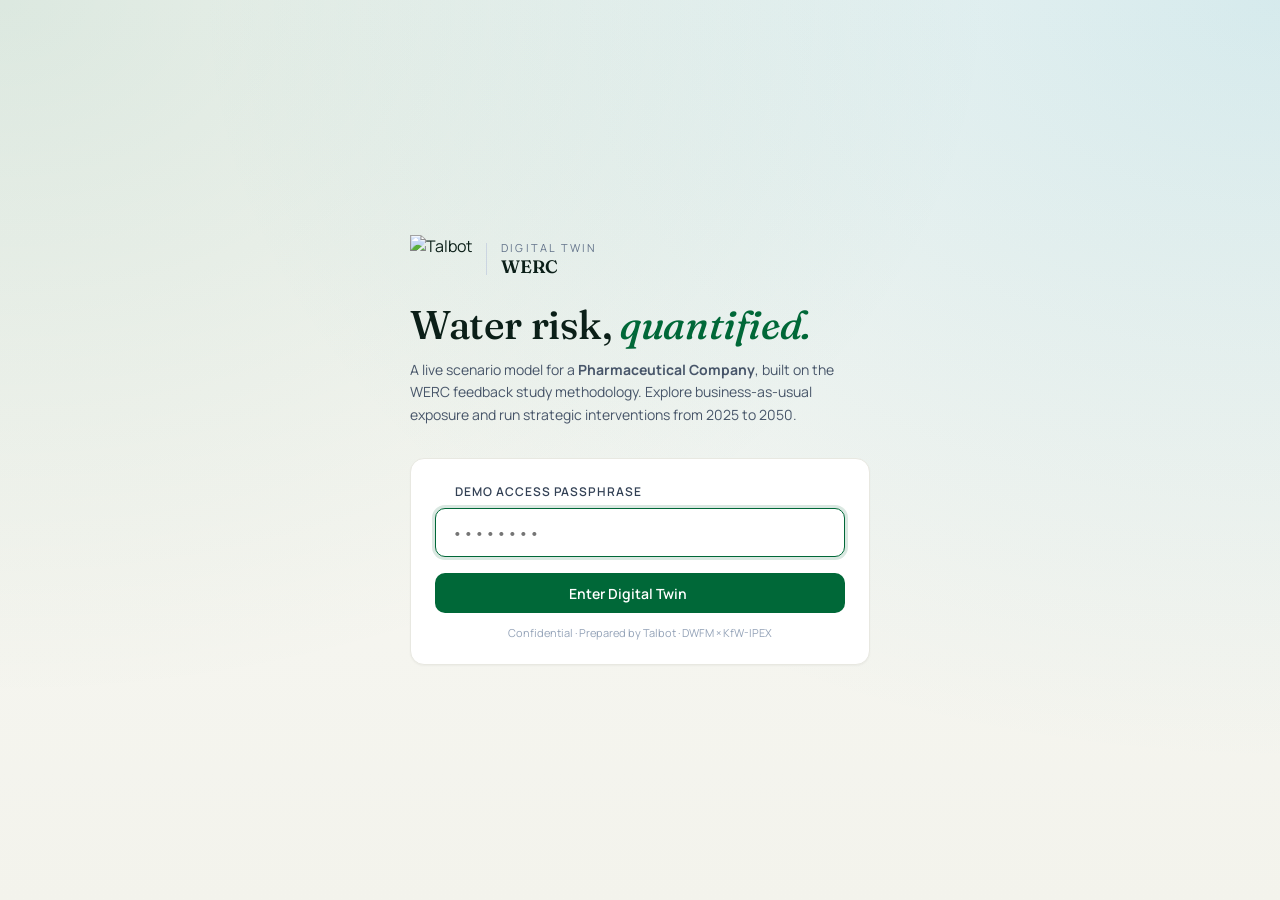
==== frontend/public/standalone.html @ 6af4a6ff "auto-commit for a9abcde6-ff21-480b-a5ac-4440a95ab320" ====
<!DOCTYPE html>
<html lang="en">
<head>
<meta charset="UTF-8" />
<meta name="viewport" content="width=device-width, initial-scale=1.0" />
<title>WERC Water Digital Twin</title>
<link href="https://fonts.googleapis.com/css2?family=Manrope:wght@300;400;500;600;700;800&family=Fraunces:opsz,wght@9..144,400;9..144,500;9..144,600&display=swap" rel="stylesheet">
<script src="https://cdn.jsdelivr.net/npm/chart.js@4.4.1/dist/chart.umd.min.js"></script>
<script src="https://cdn.jsdelivr.net/npm/lucide@latest/dist/umd/lucide.min.js"></script>
<script src="https://cdn.jsdelivr.net/npm/html2canvas@1.4.1/dist/html2canvas.min.js"></script>
<script src="https://cdn.jsdelivr.net/npm/jspdf@2.5.2/dist/jspdf.umd.min.js"></script>
<style>
:root{
    --aspen-green:#006838; --aspen-green-deep:#004a28; --aspen-lime:#8dc63f;
    --water-blue:#0891b2; --water-blue-deep:#0e7490;
    --ink:#0b1f18; --slate:#334155; --paper:#fafaf7; --card:#fff;
    --warn:#d97706; --danger:#b91c1c;
}
*{box-sizing:border-box} html,body{margin:0;padding:0;height:100%}
body{
    font-family:'Manrope',ui-sans-serif,system-ui,sans-serif;
    color:var(--ink); background:var(--paper);
    -webkit-font-smoothing:antialiased;
    background-image:
        radial-gradient(rgba(0,104,56,0.04) 1px,transparent 1px),
        radial-gradient(rgba(0,104,56,0.03) 1px,transparent 1px);
    background-size:40px 40px,20px 20px;
    background-position:0 0,20px 20px;
}
.font-display{font-family:'Fraunces',serif;font-optical-sizing:auto;letter-spacing:-0.01em}
.container{max-width:1280px;margin:0 auto;padding:0 24px}
.card{background:var(--card);border:1px solid #e8e8e1;border-radius:14px;box-shadow:0 1px 2px rgba(11,31,24,.04);transition:.2s}
.card:hover{box-shadow:0 6px 24px rgba(11,31,24,.08)}
.card-dark{background:linear-gradient(140deg,#0b1f18 0%,#12372a 60%,#0e7490 180%);color:#f7fff9;border-radius:14px;border:1px solid rgba(255,255,255,.08);box-shadow:0 8px 32px rgba(0,74,40,.25)}

.btn-primary{background:var(--aspen-green);color:#fff;padding:.65rem 1.1rem;border:0;border-radius:10px;font:600 14px 'Manrope';cursor:pointer;transition:.16s;display:inline-flex;align-items:center;gap:.5rem}
.btn-primary:hover{background:var(--aspen-green-deep);transform:translateY(-1px)}
.btn-ghost{background:transparent;color:var(--aspen-green);border:1px solid #d7d7cc;padding:.55rem 1rem;border-radius:10px;font:500 13px 'Manrope';cursor:pointer}
.btn-ghost:hover{border-color:var(--aspen-green);background:rgba(0,104,56,.04)}

.chip{display:inline-flex;align-items:center;gap:.4rem;font:600 11px 'Manrope';letter-spacing:.04em;text-transform:uppercase;padding:.25rem .6rem;border-radius:999px;background:rgba(0,104,56,.08);color:var(--aspen-green-deep)}
.chip-warn{background:rgba(217,119,6,.1);color:var(--warn)}
.chip-danger{background:rgba(185,28,28,.1);color:var(--danger)}
.chip-blue{background:rgba(8,145,178,.1);color:var(--water-blue-deep)}

.metric-value{font-family:'Fraunces',serif;font-weight:500;font-size:2.2rem;letter-spacing:-.02em;line-height:1}
.metric-label{font:600 12px 'Manrope';text-transform:uppercase;letter-spacing:.08em;color:var(--slate)}

input[type=range]{-webkit-appearance:none;width:100%;height:6px;border-radius:999px;background:linear-gradient(90deg,var(--aspen-green) var(--pct,20%),#e5e5dc var(--pct,20%));outline:none;margin:0}
input[type=range]::-webkit-slider-thumb{-webkit-appearance:none;height:20px;width:20px;border-radius:50%;background:#fff;border:3px solid var(--aspen-green);cursor:pointer;box-shadow:0 2px 6px rgba(0,0,0,.15)}
input[type=range]::-moz-range-thumb{height:20px;width:20px;border-radius:50%;background:#fff;border:3px solid var(--aspen-green);cursor:pointer}

.switch{position:relative;display:inline-block;width:40px;height:22px;flex-shrink:0}
.switch input{opacity:0;width:0;height:0}
.switch .track{position:absolute;inset:0;cursor:pointer;background:#cbd5e1;border-radius:999px;transition:.2s}
.switch .track:before{content:'';position:absolute;left:3px;top:3px;width:16px;height:16px;background:#fff;border-radius:50%;transition:.2s;box-shadow:0 1px 3px rgba(0,0,0,.2)}
.switch input:checked + .track{background:var(--aspen-green)}
.switch input:checked + .track:before{transform:translateX(18px)}

.tab{padding:.7rem 1rem;border-radius:10px;font-weight:500;color:var(--slate);cursor:pointer;border:1px solid transparent;background:transparent;transition:.16s;font-size:14px;font-family:'Manrope';white-space:nowrap}
.tab:hover{color:var(--aspen-green-deep);background:rgba(0,104,56,.04)}
.tab.active{background:var(--ink);color:#fff;border-color:var(--ink)}

@keyframes fu{from{opacity:0;transform:translateY(12px)}to{opacity:1;transform:translateY(0)}}
.fade-up{animation:fu .5s ease both}

.grid{display:grid;gap:1rem}
.grid-2{grid-template-columns:repeat(2,1fr)}
.grid-3{grid-template-columns:repeat(3,1fr)}
.grid-4{grid-template-columns:repeat(4,1fr)}
.grid-5{grid-template-columns:repeat(5,1fr)}
@media (max-width:900px){ .grid-3,.grid-4,.grid-5{grid-template-columns:repeat(2,1fr)} }
@media (max-width:560px){ .grid-2,.grid-3,.grid-4,.grid-5{grid-template-columns:1fr} }

.hero-gradient{background:radial-gradient(ellipse at top right,rgba(8,145,178,.15) 0%,transparent 60%),radial-gradient(ellipse at top left,rgba(0,104,56,.12) 0%,transparent 55%),linear-gradient(180deg,#fafaf7 0%,#f3f3ec 100%)}

.droplet{display:inline-block;width:10px;height:10px;border-radius:50%}

input[type=password]{width:100%;padding:.8rem 1rem;border:1px solid #e8e8e1;border-radius:10px;font:500 16px 'Manrope';outline:none;background:#fff}
input[type=password]:focus{border-color:var(--aspen-green);box-shadow:0 0 0 3px rgba(0,104,56,.15)}
.err{margin-top:.75rem;font-size:13px;color:var(--danger);display:flex;align-items:center;gap:.4rem}

.hidden{display:none!important}
header.topbar{position:sticky;top:0;z-index:20;background:rgba(255,255,255,.9);backdrop-filter:blur(8px);border-bottom:1px solid #e8e8e1}
footer{border-top:1px solid #e8e8e1;padding:24px;text-align:center;font-size:12px;color:#94a3b8;margin-top:64px}
</style>
</head>
<body>

<!-- PASSWORD GATE -->
<section id="gate" class="hero-gradient" style="min-height:100vh;display:flex;align-items:center;justify-content:center;padding:24px">
  <div style="max-width:460px;width:100%">
    <div style="margin-bottom:32px" class="fade-up">
      <div style="display:flex;align-items:center;gap:14px;margin-bottom:20px">
        <img src="/talbot-logo.png" alt="Talbot" style="height:48px;width:auto">
        <div style="width:1px;height:32px;background:#cbd5e1"></div>
        <div>
          <div style="font-size:11px;text-transform:uppercase;letter-spacing:.2em;color:#64748b">Digital Twin</div>
          <div class="font-display" style="font-size:18px;font-weight:600">WERC</div>
        </div>
      </div>
      <h1 class="font-display" style="font-size:40px;font-weight:500;line-height:1.1;margin:0 0 12px">Water risk, <span style="font-style:italic;color:var(--aspen-green)">quantified.</span></h1>
      <p style="color:#475569;font-size:14px;line-height:1.6;margin:0">A live scenario model for a <b>Pharmaceutical Company</b>, built on the WERC feedback study methodology. Explore business-as-usual exposure and run strategic interventions from 2025 to 2050.</p>
    </div>
    <form id="loginForm" class="card" style="padding:24px" onsubmit="handleLogin(event)">
      <label class="metric-label" style="display:flex;align-items:center;gap:6px;margin-bottom:8px">
        <i data-lucide="lock-keyhole" style="width:14px;height:14px"></i> Demo access passphrase
      </label>
      <input id="pwd" type="password" placeholder="••••••••" autofocus>
      <div id="err" class="err hidden"><i data-lucide="alert-triangle" style="width:14px;height:14px"></i><span></span></div>
      <button type="submit" class="btn-primary" style="width:100%;margin-top:16px;justify-content:center">
        Enter Digital Twin <i data-lucide="arrow-right" style="width:16px;height:16px"></i>
      </button>
      <div style="font-size:11px;color:#94a3b8;margin-top:12px;text-align:center">Confidential · Prepared by Talbot · DWFM × KfW-IPEX</div>
    </form>
  </div>
</section>

<!-- MAIN APP -->
<div id="app" class="hidden">
  <header class="topbar">
    <div class="container" style="display:grid;grid-template-columns:1fr 1fr 1fr;align-items:center;gap:16px;padding-top:14px;padding-bottom:14px">
      <div style="justify-self:start">
        <img src="/talbot-logo.png" alt="Talbot" style="height:40px;width:auto">
      </div>
      <div style="justify-self:center;text-align:center">
        <div style="font-size:10px;text-transform:uppercase;letter-spacing:.24em;color:#64748b">Digital Twin</div>
        <div class="font-display" style="font-weight:600;font-size:20px;line-height:1.1;color:var(--aspen-green-deep)">WERC</div>
      </div>
      <div style="justify-self:end;display:flex;gap:8px;align-items:center">
        <button class="btn-primary" onclick="downloadPDF()" id="pdfBtn" style="padding:.55rem .9rem;font-size:13px">
          <i data-lucide="file-down" style="width:14px;height:14px"></i> Download PDF
        </button>
        <button class="btn-ghost" onclick="signOut()" style="display:flex;align-items:center;gap:6px">
          <i data-lucide="log-out" style="width:14px;height:14px"></i> Sign out
        </button>
      </div>
    </div>
    <div class="container" style="padding-bottom:12px;display:flex;gap:4px;overflow-x:auto">
      <button class="tab active" data-tab="overview" onclick="setTab('overview')">Overview</button>
      <button class="tab" data-tab="bau" onclick="setTab('bau')">BAU supply/demand</button>
      <button class="tab" data-tab="truecost" onclick="setTab('truecost')">True cost</button>
      <button class="tab" data-tab="simulator" onclick="setTab('simulator')">Strategic simulator</button>
      <button class="tab" data-tab="savings" onclick="setTab('savings')">Cumulative savings</button>
    </div>
  </header>

  <main class="container" style="padding-top:32px;padding-bottom:48px">
    <!-- OVERVIEW -->
    <section id="tab-overview" class="fade-up">
      <div class="card-dark" style="padding:40px;margin-bottom:28px">
        <div style="display:flex;flex-wrap:wrap;justify-content:space-between;gap:24px;align-items:flex-start">
          <div style="max-width:640px">
            <div style="display:flex;gap:8px;margin-bottom:12px">
              <span class="chip" style="background:rgba(255,255,255,.12);color:#a7f3d0">WERC · 15 Aug 2025</span>
              <span class="chip chip-warn">Water-stressed Catchment</span>
            </div>
            <h2 class="font-display" style="font-size:36px;font-weight:500;margin:0;line-height:1.15">Pharmaceutical Company</h2>
            <p style="color:rgba(167,243,208,.85);margin-top:12px;font-size:15px;line-height:1.6">Water-stressed coastal catchment. Basin water stress is projected to rise from <b style="color:#fff">High</b> today to <b style="color:#fff">Extremely High</b> by 2050. This twin models the real cost &amp; risk of every litre of water used on-site.</p>
          </div>
          <div style="display:flex;gap:28px;text-align:right">
            <div>
              <div style="font-size:10px;text-transform:uppercase;letter-spacing:.18em;color:rgba(167,243,208,.7)">Today demand</div>
              <div class="font-display" style="font-size:28px">520.6</div>
              <div style="font-size:11px;color:rgba(167,243,208,.55)">kl / day</div>
            </div>
            <div>
              <div style="font-size:10px;text-transform:uppercase;letter-spacing:.18em;color:rgba(167,243,208,.7)">2050 demand</div>
              <div class="font-display" style="font-size:28px;color:var(--aspen-lime)">1973.0</div>
              <div style="font-size:11px;color:rgba(167,243,208,.55)">kl / day (+279%)</div>
            </div>
          </div>
        </div>
      </div>

      <div class="grid grid-4" style="margin-bottom:28px">
        <div class="card" style="padding:20px">
          <div class="metric-label">True cost · 2025</div>
          <div class="metric-value" style="margin-top:10px">335.6 <span style="font-size:14px;color:#64748b;font-family:Manrope">R/kl</span></div>
        </div>
        <div class="card" style="padding:20px">
          <div class="metric-label">BAU true cost · 2050</div>
          <div class="metric-value" style="margin-top:10px;color:var(--danger)">753.5 <span style="font-size:14px;color:#64748b;font-family:Manrope">R/kl</span></div>
          <div style="font-size:11px;color:#64748b;margin-top:4px">+124% vs 2025</div>
        </div>
        <div class="card" style="padding:20px">
          <div class="metric-label">Municipal dependency 2025</div>
          <div class="metric-value" style="margin-top:10px;color:var(--warn)">70%</div>
          <div style="font-size:11px;color:#64748b;margin-top:4px">Drops to 0% post-2026</div>
        </div>
        <div class="card" style="padding:20px">
          <div class="metric-label">Full-strategy savings</div>
          <div class="metric-value" style="margin-top:10px;color:var(--aspen-green)">R 3.8 <span style="font-size:14px;color:#64748b;font-family:Manrope">bn</span></div>
          <div style="font-size:11px;color:#64748b;margin-top:4px">BaU 6.6 bn → Strategic 2.8 bn</div>
        </div>
      </div>

      <div class="grid" style="grid-template-columns:2fr 1fr;gap:24px">
        <div class="card" style="padding:24px">
          <div style="display:flex;justify-content:space-between;align-items:start;margin-bottom:16px">
            <div>
              <div class="metric-label">Site processes</div>
              <h3 class="font-display" style="font-size:20px;font-weight:500;margin:4px 0 0">Pharmaceutical manufacturing</h3>
            </div>
            <i data-lucide="factory" style="width:24px;height:24px;color:var(--aspen-green)"></i>
          </div>
          <div class="grid grid-2">
            <div style="border:1px solid #e8e8e1;border-radius:10px;padding:14px">
              <div class="metric-label" style="font-size:10px">76% of output</div>
              <div style="font-weight:500;margin-top:4px">Oral Solid Dose (OSD) Manufacturing</div>
            </div>
            <div style="border:1px solid #e8e8e1;border-radius:10px;padding:14px">
              <div class="metric-label" style="font-size:10px">24% of output</div>
              <div style="font-weight:500;margin-top:4px">Small Volume Parenteral (SVP) Manufacturing</div>
            </div>
          </div>
          <div style="margin-top:18px;font-size:13px;color:#475569;line-height:1.6">Production pipeline includes NH₃ condensation (+827 kl/d), SVP3 expansion (+33%) and WTP upgrade (75% recovery). Annual production today: <b>3 142 103 kg</b>.</div>
        </div>
        <div class="card" style="padding:24px">
          <div style="display:flex;justify-content:space-between;align-items:center;margin-bottom:16px">
            <div class="metric-label">Key catchment risks</div>
            <i data-lucide="shield" style="width:18px;height:18px;color:var(--water-blue-deep)"></i>
          </div>
          <div style="font-size:14px">
            <div style="display:flex;justify-content:space-between;margin-bottom:12px"><span style="color:#475569">Baseline water stress</span><span class="chip chip-warn">High</span></div>
            <div style="display:flex;justify-content:space-between;margin-bottom:12px"><span style="color:#475569">Inter-annual variability</span><span class="chip chip-warn">High</span></div>
            <div style="display:flex;justify-content:space-between;margin-bottom:12px"><span style="color:#475569">Riverine flood risk</span><span class="chip chip-danger">High</span></div>
            <div style="display:flex;justify-content:space-between;margin-bottom:12px"><span style="color:#475569">Coastal eutrophication</span><span class="chip chip-warn">High</span></div>
            <div style="display:flex;justify-content:space-between"><span style="color:#475569">Groundwater quality</span><span class="chip">Good</span></div>
          </div>
        </div>
      </div>
    </section>

    <!-- BAU SUPPLY / DEMAND -->
    <section id="tab-bau" class="hidden fade-up">
      <div style="display:flex;justify-content:space-between;flex-wrap:wrap;gap:16px;margin-bottom:20px">
        <div>
          <span class="chip chip-warn">Business as Usual · Scenario 4</span>
          <h2 class="font-display" style="font-size:30px;font-weight:500;margin:8px 0 0">Daily water demand vs availability</h2>
          <p style="color:#475569;font-size:14px;max-width:640px;margin-top:8px">Consumption stacked by source against total demand. Municipal reliance ends with the second borehole in 2026; groundwater carries the site until WUL renewal in 2050.</p>
        </div>
        <div style="text-align:right">
          <div class="metric-label">Model period</div>
          <div class="font-display" style="font-size:24px">2025 – 2050</div>
        </div>
      </div>
      <div class="card" style="padding:24px">
        <canvas id="bauChart" height="130"></canvas>
      </div>
      <div class="grid grid-4" style="margin-top:20px">
        <div class="card" style="padding:20px"><div class="metric-label">2025 demand</div><div class="metric-value" style="margin-top:10px">520.6 <span style="font-size:13px;color:#64748b;font-family:Manrope">kl/d</span></div></div>
        <div class="card" style="padding:20px"><div class="metric-label">2050 demand</div><div class="metric-value" style="margin-top:10px;color:var(--warn)">1973.0 <span style="font-size:13px;color:#64748b;font-family:Manrope">kl/d</span></div></div>
        <div class="card" style="padding:20px"><div class="metric-label">2025 municipal share</div><div class="metric-value" style="margin-top:10px;color:var(--warn)">70%</div></div>
        <div class="card" style="padding:20px"><div class="metric-label">2050 groundwater share</div><div class="metric-value" style="margin-top:10px;color:var(--aspen-green)">89%</div></div>
      </div>
    </section>

    <!-- TRUE COST -->
    <section id="tab-truecost" class="hidden fade-up">
      <div style="margin-bottom:20px">
        <span class="chip chip-blue">Current state · 2025</span>
        <h2 class="font-display" style="font-size:30px;font-weight:500;margin:8px 0 0">True cost of water</h2>
        <p style="color:#475569;font-size:14px;max-width:720px;margin-top:8px">The real cost per kilolitre blends municipal tariffs, discharge and treatment costs with an adjusted climate-risk premium reflecting Day-Zero exposure in the Sondags catchment.</p>
      </div>
      <div class="grid" style="grid-template-columns:3fr 2fr;gap:24px">
        <div class="card" style="padding:24px">
          <div style="display:flex;justify-content:space-between;margin-bottom:16px">
            <div class="metric-label">Composition · R/kl</div>
            <div class="font-display" style="font-size:28px;color:var(--aspen-green)">R 335 <span style="color:#94a3b8;font-size:13px;font-family:Manrope">per kl</span></div>
          </div>
          <canvas id="tcPie" height="260"></canvas>
        </div>
        <div id="tcList"></div>
      </div>

      <div class="card" style="padding:24px;margin-top:24px">
        <div style="display:flex;justify-content:space-between;margin-bottom:16px;align-items:center">
          <h3 class="font-display" style="font-size:20px;font-weight:500;margin:0">Underlying tariffs &amp; escalation (2025)</h3>
          <span class="chip">Source · Water Model v6 · Inputs</span>
        </div>
        <div class="grid grid-3" style="font-size:13px" id="tariffGrid"></div>
      </div>
    </section>

    <!-- SIMULATOR -->
    <section id="tab-simulator" class="hidden fade-up">
      <div style="display:flex;justify-content:space-between;flex-wrap:wrap;gap:16px;margin-bottom:24px">
        <div>
          <span class="chip">Strategic outlook simulator</span>
          <h2 class="font-display" style="font-size:30px;font-weight:500;margin:8px 0 0">Design your water strategy</h2>
          <p style="color:#475569;font-size:14px;max-width:640px;margin-top:8px">Adjust each intervention to reduce incoming municipal volume. The twin recomputes true cost, risk exposure and cumulative savings instantly.</p>
        </div>
        <div class="card-dark" style="padding:16px 24px;text-align:right">
          <div style="font-size:10px;text-transform:uppercase;letter-spacing:.18em;color:rgba(167,243,208,.7)">Cumulative savings 2025–2050</div>
          <div class="font-display" id="simHeroSavings" style="font-size:30px;color:var(--aspen-lime)">R 0</div>
          <div id="simHeroBau" style="font-size:11px;color:rgba(167,243,208,.7)"></div>
        </div>
      </div>

      <div class="grid" style="grid-template-columns:1fr 2fr;gap:24px">
        <div>
          <div class="card" style="padding:20px;margin-bottom:16px">
            <div style="display:flex;justify-content:space-between;align-items:flex-start">
              <div style="display:flex;gap:12px">
                <div style="width:36px;height:36px;border-radius:10px;background:rgba(141,198,63,.18);display:flex;align-items:center;justify-content:center"><i data-lucide="sun" style="width:16px;height:16px;color:#8dc63f"></i></div>
                <div>
                  <div style="font-weight:500">Rainwater harvesting</div>
                  <div style="font-size:12px;color:#64748b">Condensation + roof capture · 54 kl/d offset</div>
                </div>
              </div>
              <div class="font-display" id="rwVal" style="font-size:22px;color:#8dc63f">10<span style="font-size:13px;color:#94a3b8;font-family:Manrope">%</span></div>
            </div>
            <input id="rwSlider" type="range" min="0" max="30" value="10" style="margin-top:16px">
            <div style="font-size:11px;color:#94a3b8;margin-top:6px">Client assumption: 10%</div>
          </div>
          <div class="card" style="padding:20px;margin-bottom:16px">
            <div style="display:flex;justify-content:space-between;align-items:flex-start">
              <div style="display:flex;gap:12px">
                <div style="width:36px;height:36px;border-radius:10px;background:rgba(0,104,56,.12);display:flex;align-items:center;justify-content:center"><i data-lucide="waves" style="width:16px;height:16px;color:var(--aspen-green)"></i></div>
                <div>
                  <div style="font-weight:500">Additional groundwater</div>
                  <div style="font-size:12px;color:#64748b">2× borehole, WUL extended to 2050</div>
                </div>
              </div>
              <div class="font-display" id="gwVal" style="font-size:22px;color:var(--aspen-green)">20<span style="font-size:13px;color:#94a3b8;font-family:Manrope">%</span></div>
            </div>
            <input id="gwSlider" type="range" min="0" max="50" value="20" style="margin-top:16px">
            <div style="font-size:11px;color:#94a3b8;margin-top:6px">Client assumption: 20%</div>
          </div>
          <div class="card" style="padding:20px;margin-bottom:16px">
            <div style="display:flex;justify-content:space-between;align-items:flex-start">
              <div style="display:flex;gap:12px">
                <div style="width:36px;height:36px;border-radius:10px;background:rgba(8,145,178,.12);display:flex;align-items:center;justify-content:center"><i data-lucide="recycle" style="width:16px;height:16px;color:var(--water-blue)"></i></div>
                <div>
                  <div style="font-weight:500">Water recovery plant</div>
                  <div style="font-size:12px;color:#64748b">Effluent reuse, 75% recovery · 637 kl/d offset</div>
                </div>
              </div>
              <div class="font-display" id="wrVal" style="font-size:22px;color:var(--water-blue)">40<span style="font-size:13px;color:#94a3b8;font-family:Manrope">%</span></div>
            </div>
            <input id="wrSlider" type="range" min="0" max="70" value="40" style="margin-top:16px">
            <div style="font-size:11px;color:#94a3b8;margin-top:6px">Client assumption: 40%</div>
          </div>
          <div class="card" style="padding:20px">
            <div style="display:flex;justify-content:space-between;align-items:center">
              <div>
                <div style="font-weight:500;display:flex;align-items:center;gap:6px"><i data-lucide="wrench" style="width:14px;height:14px;color:var(--aspen-green)"></i> Smart metering &amp; optimisation</div>
                <div style="font-size:12px;color:#64748b;margin-top:2px">8% consumption reduction from 2027</div>
              </div>
              <label class="switch"><input id="smToggle" type="checkbox" checked><span class="track"></span></label>
            </div>
            <div style="height:1px;background:#e8e8e1;margin:14px 0"></div>
            <div style="display:flex;justify-content:space-between;align-items:center">
              <div>
                <div style="font-weight:500;display:flex;align-items:center;gap:6px"><i data-lucide="droplets" style="width:14px;height:14px;color:var(--water-blue-deep)"></i> Desalination (North-End Lake)</div>
                <div style="font-size:12px;color:#64748b;margin-top:2px">R52.5m CAPEX · 1000 kl/d · 32% from 2040</div>
              </div>
              <label class="switch"><input id="desalToggle" type="checkbox"><span class="track"></span></label>
            </div>
          </div>
        </div>

        <div>
          <div class="card" style="padding:24px;margin-bottom:20px">
            <div style="display:flex;justify-content:space-between;align-items:center;margin-bottom:16px">
              <div>
                <div class="metric-label">True cost of water · R/kl</div>
                <h3 class="font-display" style="font-size:20px;font-weight:500;margin:4px 0 0">BaU vs Strategic · 2025–2050</h3>
              </div>
              <div style="text-align:right">
                <div style="font-size:12px;color:#64748b">2050 reduction</div>
                <div class="font-display" id="reducVal" style="font-size:24px;color:var(--aspen-green)">0%</div>
              </div>
            </div>
            <canvas id="projChart" height="130"></canvas>
          </div>
          <div class="grid grid-4">
            <div class="card" style="padding:16px"><div class="metric-label">Volume reduction · 2050</div><div class="metric-value" id="kpiRed" style="margin-top:8px;color:var(--aspen-green);font-size:26px">0%</div></div>
            <div class="card" style="padding:16px"><div class="metric-label">Strategic TCW · 2050</div><div class="metric-value" id="kpiTcw" style="margin-top:8px;font-size:26px">–</div></div>
            <div class="card" style="padding:16px"><div class="metric-label">BaU 25-yr cost</div><div class="metric-value" id="kpiBau" style="margin-top:8px;color:var(--warn);font-size:26px">–</div></div>
            <div class="card" style="padding:16px"><div class="metric-label">Cumulative savings</div><div class="metric-value" id="kpiSav" style="margin-top:8px;color:var(--aspen-green);font-size:26px">–</div></div>
          </div>
        </div>
      </div>

      <div class="card" style="padding:24px;margin-top:24px">
        <h3 class="font-display" style="font-size:20px;font-weight:500;margin:0 0 16px">Initiative detail · CAPEX &amp; impact</h3>
        <div class="grid grid-5" id="initList" style="font-size:13px"></div>
      </div>
    </section>

    <!-- SAVINGS -->
    <section id="tab-savings" class="hidden fade-up">
      <div style="display:flex;justify-content:space-between;flex-wrap:wrap;gap:16px;margin-bottom:20px">
        <div>
          <span class="chip" style="background:rgba(141,198,63,.15);color:#4d7c0f">Financial outcome</span>
          <h2 class="font-display" style="font-size:30px;font-weight:500;margin:8px 0 0">Cumulative savings</h2>
          <p style="color:#475569;font-size:14px;max-width:640px;margin-top:8px">Year-on-year savings accrue as each initiative comes online. Hover the chart for any year to see the exact figure.</p>
        </div>
        <div class="card-dark" style="padding:16px 24px;text-align:right">
          <div style="font-size:10px;text-transform:uppercase;letter-spacing:.18em;color:rgba(167,243,208,.7)">25-yr savings</div>
          <div class="font-display" id="savHero" style="font-size:32px;color:var(--aspen-lime)">R 0</div>
        </div>
      </div>
      <div class="card" style="padding:24px">
        <canvas id="savChart" height="130"></canvas>
      </div>
      <div class="grid grid-3" style="margin-top:20px">
        <div class="card" style="padding:24px;text-align:center"><div class="metric-label">BaU 25-yr cost</div><div class="metric-value" id="sumBau" style="margin-top:8px;color:var(--danger);font-size:34px">–</div><div style="font-size:11px;color:#64748b;margin-top:6px">if no initiatives are implemented</div></div>
        <div class="card" style="padding:24px;text-align:center"><div class="metric-label">Strategic 25-yr cost</div><div class="metric-value" id="sumStrat" style="margin-top:8px;color:var(--aspen-green);font-size:34px">–</div><div style="font-size:11px;color:#64748b;margin-top:6px">with active initiatives</div></div>
        <div class="card-dark" style="padding:24px;text-align:center"><div style="font-size:10px;text-transform:uppercase;letter-spacing:.18em;color:rgba(167,243,208,.7)">Net benefit</div><div class="font-display" id="sumSav" style="margin-top:8px;color:var(--aspen-lime);font-size:34px">–</div><div style="font-size:11px;color:rgba(167,243,208,.7);margin-top:6px">cumulative savings over 25 years</div></div>
      </div>
    </section>
  </main>

  <footer>WERC Water Digital Twin · Model data: Water Model v6 (Aug 2025) · Standalone demo by Talbot</footer>

  <!-- PDF export overlay -->
  <div id="pdfOverlay" class="hidden" style="position:fixed;inset:0;z-index:50;background:rgba(0,0,0,.4);backdrop-filter:blur(4px);display:flex;align-items:center;justify-content:center">
    <div class="card" style="padding:32px;max-width:360px;text-align:center">
      <div style="width:32px;height:32px;margin:0 auto 12px;border:3px solid #e5e5dc;border-top-color:var(--aspen-green);border-radius:50%;animation:spin 1s linear infinite"></div>
      <div class="font-display" style="font-size:20px;font-weight:500;margin-bottom:4px">Building your PDF</div>
      <div id="pdfStatus" style="font-size:13px;color:#64748b">Please hold…</div>
    </div>
  </div>
  <style>@keyframes spin{to{transform:rotate(360deg)}}</style>
</div>

<script>
// =========================================================================
// DATA  (extracted from Water Model v6.xlsm + WERC deck, 15 Aug 2025)
// =========================================================================
const YEARS = Array.from({length:26},(_,i)=>2025+i);

const BAU_DAILY = {
    2025:[520.6,364.4,156.2,0,0], 2026:[1302.9,651.5,651.5,0,0],
    2027:[1412.7,0,1412.7,0,0], 2028:[1412.7,0,1412.7,0,0],
    2029:[1659.7,0,1659.7,0,0], 2030:[1659.7,0,1659.7,0,0]
};
for (let y=2031;y<=2050;y++) BAU_DAILY[y]=[1973.0,218.6,1754.4,0,0];
const GW_AVAIL = y => y<2026 ? 376680/365 : 753360/365;

const BAU_COST_RATIO = {2025:55.65,2026:58.53,2027:55.43,2028:60.17,2029:67.48,2030:72.84,2031:83.34,2032:89.81,2033:96.80,2034:104.35,2035:112.51,2036:121.32,2037:130.85,2038:141.15,2039:152.28,2040:164.31,2041:177.32,2042:191.39,2043:206.62,2044:223.08,2045:240.90,2046:260.17,2047:281.04,2048:303.62,2049:328.06,2050:354.53};
const BAU_RISK = {2025:279.97,2026:137.61,2027:4.03,2028:4.40,2029:4.82,2030:5.27,2031:125.99,2032:133.44,2033:142.08,2034:150.90,2035:160.27,2036:169.80,2037:180.83,2038:192.10,2039:204.08,2040:216.27,2041:230.38,2042:244.79,2043:260.13,2044:275.76,2045:293.82,2046:312.30,2047:331.97,2048:352.04,2049:375.20,2050:398.93};
const BAU_TRUE  = {2025:335.62,2026:196.13,2027:59.46,2028:64.57,2029:72.30,2030:78.11,2031:209.32,2032:223.25,2033:238.88,2034:255.25,2035:272.78,2036:291.12,2037:311.68,2038:333.24,2039:356.35,2040:380.58,2041:407.70,2042:436.19,2043:466.75,2044:498.84,2045:534.72,2046:572.48,2047:613.01,2048:655.65,2049:703.26,2050:753.46};
const STRAT_TRUE= {2025:335.62,2026:188.79,2027:54.10,2028:58.76,2029:66.30,2030:71.59,2031:79.88,2032:86.21,2033:93.05,2034:105.52,2035:99.13,2036:107.41,2037:116.45,2038:126.24,2039:136.86,2040:148.36,2041:160.91,2042:174.50,2043:189.26,2044:205.26,2045:222.71,2046:241.62,2047:262.16,2048:284.44,2049:308.73,2050:335.07};

const TARIFFS = {
    "Municipal water":[30.24,"R/kl","+6% p.a."],
    "Sewerage discharge":[23.09,"R/kl","+6% p.a."],
    "Effluent treatment":[3.73,"R/kl","+6% p.a."],
    "Groundwater treatment":[8.65,"R/kl","+9.4% p.a."],
    "Purified water":[15.55,"R/kl","+9.4% p.a."],
    "Water for injection":[332.76,"R/kl","+7.9% p.a."],
};
const TC_BREAKDOWN = [
    ["Municipal tariff", 30.24, "#0891b2"],
    ["Discharge tariff", 26.82, "#7c3aed"],
    ["Treatment cost", 24.80, "#006838"],
    ["Climate risk premium", 253.76, "#b91c1c"],
];
const TC_TOTAL = TC_BREAKDOWN.reduce((a,b)=>a+b[1],0);

const INITIATIVES = [
    { name:"Smart Metering &amp; Optimisation", capex:"R 2 m", yr:2027, blurb:"Sub-metering, leak detection and process optimisation across OSD &amp; SVP." },
    { name:"Rainwater Harvesting", capex:"R 500 k", yr:2031, blurb:"Condensation + rainwater capture, 90% plant recovery, 54 kl/d offset." },
    { name:"Additional Borehole (Groundwater)", capex:"R 15 m", yr:2026, blurb:"Second production borehole — adds 1 ML/d raw supply; WUL extended to 2050." },
    { name:"Water Recovery Plant (WRP)", capex:"R 65 m", yr:2033, blurb:"Effluent treatment train, 850 kl/d capacity, 75% recovery, 31% offset." },
    { name:"Desalination (North-End Lake)", capex:"R 52.5 m", yr:2040, blurb:"RO desalination of North-End Lake water — 1000 kl/d, 65% recovery." },
];

const DEMO_PASSWORD = "aspen2050";

// =========================================================================
// UTILS
// =========================================================================
function zar(n, dp=1){
    if(!isFinite(n)) return "–";
    const a = Math.abs(n);
    if(a>=1e9) return "R "+(n/1e9).toFixed(dp)+" bn";
    if(a>=1e6) return "R "+(n/1e6).toFixed(dp)+" m";
    if(a>=1e3) return "R "+(n/1e3).toFixed(0)+" k";
    return "R "+n.toFixed(0);
}
function n1(n){ return isFinite(n) ? n.toFixed(1) : "–"; }

function activeReduction(year, rw, gw, wr, sm, desal){
    let r=0;
    if(sm && year>=2027) r+=0.08;
    if(year>=2026) r+=gw/100;
    if(year>=2031) r+=rw/100;
    if(year>=2033) r+=wr/100;
    if(desal && year>=2040) r+=0.32;
    return Math.min(r,0.9);
}

function computeScenario(rw,gw,wr,sm,desal){
    const rows=[]; let cum=0, cumBau=0, cumStrat=0;
    const fullStack = sm && desal && rw>=10 && gw>=20 && wr>=40;
    for (const y of YEARS){
        const red = activeReduction(y,rw,gw,wr,sm,desal);
        const bau = BAU_TRUE[y];
        let strat = BAU_COST_RATIO[y] + BAU_RISK[y]*(1-red);
        if(fullStack) strat = Math.min(strat, STRAT_TRUE[y]);
        const annualKl = BAU_DAILY[y][0]*365;
        const sav = Math.max(0,(bau-strat)*annualKl);
        cum+=sav; cumBau+=bau*annualKl; cumStrat+=strat*annualKl;
        rows.push({year:y, bau, strat, red:red*100, annualSav:sav, cumSav:cum});
    }
    return { rows, cum, cumBau, cumStrat, red2050: activeReduction(2050,rw,gw,wr,sm,desal)*100,
             bau2050: BAU_TRUE[2050], strat2050: rows[rows.length-1].strat };
}

// =========================================================================
// AUTH
// =========================================================================
function handleLogin(e){
    e.preventDefault();
    const pwd = document.getElementById('pwd').value.trim();
    const err = document.getElementById('err');
    if(pwd===DEMO_PASSWORD){
        localStorage.setItem('aspen_demo_authed','1');
        document.getElementById('gate').classList.add('hidden');
        document.getElementById('app').classList.remove('hidden');
        init();
    } else {
        err.classList.remove('hidden');
        err.querySelector('span').textContent = "Invalid password. Please contact your WERC facilitator.";
    }
}
function signOut(){
    localStorage.removeItem('aspen_demo_authed');
    document.getElementById('app').classList.add('hidden');
    document.getElementById('gate').classList.remove('hidden');
    document.getElementById('pwd').value='';
}
// Auto-resume
if(localStorage.getItem('aspen_demo_authed')==='1'){
    document.addEventListener('DOMContentLoaded',()=>{
        document.getElementById('gate').classList.add('hidden');
        document.getElementById('app').classList.remove('hidden');
        init();
    });
}

// =========================================================================
// TAB NAV
// =========================================================================
function setTab(t){
    ['overview','bau','truecost','simulator','savings'].forEach(k=>{
        const sec = document.getElementById('tab-'+k);
        const btn = document.querySelector(`[data-tab="${k}"]`);
        if(k===t){ sec.classList.remove('hidden'); btn.classList.add('active'); }
        else { sec.classList.add('hidden'); btn.classList.remove('active'); }
    });
    if(t==='bau' && !charts.bau) drawBau();
    if(t==='truecost' && !charts.tc) { drawTc(); fillTariffs(); }
    if(t==='simulator' && !charts.proj) drawSim();
    if(t==='savings' && !charts.sav) drawSav();
}

// =========================================================================
// CHARTS
// =========================================================================
const charts = {};

function drawBau(){
    const labels = YEARS;
    const mun = labels.map(y=>BAU_DAILY[y][1]);
    const gw  = labels.map(y=>BAU_DAILY[y][2]);
    const demand = labels.map(y=>BAU_DAILY[y][0]);
    const gwAvail = labels.map(y=>GW_AVAIL(y));

    charts.bau = new Chart(document.getElementById('bauChart'),{
        type:'bar',
        data:{
            labels,
            datasets:[
                {type:'bar', label:'Municipal', data:mun, backgroundColor:'#0891b2', stack:'s', borderRadius:2},
                {type:'bar', label:'Groundwater', data:gw, backgroundColor:'#006838', stack:'s', borderRadius:2},
                {type:'line', label:'Total demand', data:demand, borderColor:'#0b1f18', backgroundColor:'#0b1f18', borderWidth:2.5, pointRadius:2, tension:.25},
                {type:'line', label:'GW availability', data:gwAvail, borderColor:'#b91c1c', borderDash:[5,4], borderWidth:1.5, pointRadius:0, tension:0, fill:false},
            ]
        },
        options: chartOpts({ y:{title:{display:true,text:'kl/day', color:'#64748b'}, stacked:true}, x:{stacked:true} })
    });
}

function drawTc(){
    charts.tc = new Chart(document.getElementById('tcPie'),{
        type:'doughnut',
        data:{ labels: TC_BREAKDOWN.map(t=>t[0]),
               datasets:[{ data: TC_BREAKDOWN.map(t=>t[1]), backgroundColor: TC_BREAKDOWN.map(t=>t[2]), borderWidth:0 }]},
        options:{ cutout:'55%', plugins:{
            legend:{ position:'bottom', labels:{ color:'#334155', font:{family:'Manrope',size:12}, usePointStyle:true }},
            tooltip:{ backgroundColor:'#0b1f18', callbacks:{ label: c => `${c.label}: R ${c.parsed.toFixed(2)}/kl` } }
        }}
    });
    // side list
    const list = document.getElementById('tcList');
    list.innerHTML = TC_BREAKDOWN.map(([n,v,c])=>{
        const pct = (v/TC_TOTAL)*100;
        return `<div class="card" style="padding:16px;margin-bottom:12px">
            <div style="display:flex;justify-content:space-between;align-items:start">
              <div style="display:flex;gap:12px;align-items:center">
                <span class="droplet" style="background:${c}"></span>
                <div><div style="font-weight:500">${n}</div><div style="font-size:11px;color:#64748b">${pct.toFixed(1)}% of true cost</div></div>
              </div>
              <div class="font-display" style="font-size:22px">R ${v.toFixed(1)}</div>
            </div>
            <div style="height:4px;background:#f1f5f9;border-radius:999px;margin-top:12px;overflow:hidden"><div style="height:100%;width:${pct}%;background:${c}"></div></div>
        </div>`;
    }).join('');
}
function fillTariffs(){
    document.getElementById('tariffGrid').innerHTML = Object.entries(TARIFFS).map(([k,[v,u,esc]])=>`
        <div style="border:1px solid #e8e8e1;border-radius:10px;padding:14px">
            <div class="metric-label" style="font-size:10px">${k}</div>
            <div style="margin-top:4px" class="font-display" style="font-size:18px">R ${v.toFixed(2)} <span style="font-size:11px;color:#64748b;font-family:Manrope">${u}</span></div>
            <div style="font-size:11px;color:#64748b;margin-top:4px">${esc}</div>
        </div>`).join('');
}

function drawSim(){
    charts.proj = new Chart(document.getElementById('projChart'),{
        type:'line',
        data:{ labels: YEARS, datasets:[
            { label:'Business as Usual', data: YEARS.map(y=>BAU_TRUE[y]), borderColor:'#b91c1c', backgroundColor:'rgba(185,28,28,0.12)', fill:true, tension:.3, pointRadius:0, borderWidth:2, order:2 },
            { label:'Strategic', data: YEARS.map(y=>BAU_TRUE[y]), borderColor:'#006838', backgroundColor:'rgba(0,104,56,0.25)', fill:'origin', tension:.3, pointRadius:0, borderWidth:2.5, order:1 },
        ]},
        options: chartOpts({ y:{ title:{display:true, text:'R/kl', color:'#64748b'}, beginAtZero:true } })
    });
    updateSim();

    // Render initiatives
    document.getElementById('initList').innerHTML = INITIATIVES.map(i=>`
        <div style="border:1px solid #e8e8e1;border-radius:10px;padding:14px">
            <div class="metric-label" style="font-size:10px">Initiative</div>
            <div style="font-weight:500;margin-top:4px;line-height:1.2">${i.name}</div>
            <div style="font-size:11px;color:#64748b;margin-top:10px">CAPEX</div>
            <div class="font-display" style="font-size:16px">${i.capex}</div>
            <div style="font-size:11px;color:#64748b;margin-top:6px">Impact year</div>
            <div>${i.yr}</div>
            <div style="font-size:11px;color:#475569;margin-top:10px;line-height:1.45">${i.blurb}</div>
        </div>`).join('');
}

function drawSav(){
    charts.sav = new Chart(document.getElementById('savChart'),{
        data:{ labels: YEARS, datasets:[
            { type:'bar', label:'Annual savings', data: [], backgroundColor:'#8dc63f', borderRadius:2, yAxisID:'y' },
            { type:'line', label:'Cumulative savings', data: [], borderColor:'#006838', backgroundColor:'rgba(0,104,56,0.2)', fill:true, tension:.25, pointRadius:0, yAxisID:'y1' },
        ]},
        options:{ responsive:true, maintainAspectRatio:true,
            plugins:{
                legend:{ position:'bottom', labels:{color:'#334155',font:{family:'Manrope',size:12},usePointStyle:true} },
                tooltip:{ backgroundColor:'#0b1f18', callbacks:{ label: c => `${c.dataset.label}: ${zar(c.parsed.y,2)}` } }
            },
            scales:{
                x:{ grid:{display:false}, ticks:{color:'#64748b',font:{family:'Manrope',size:11}}},
                y:{ position:'left', grid:{color:'#e2e8f0'}, ticks:{color:'#64748b',font:{family:'Manrope',size:11}, callback:v=>zar(v,0)} },
                y1:{ position:'right', grid:{display:false}, ticks:{color:'#64748b',font:{family:'Manrope',size:11}, callback:v=>zar(v,0)} },
            }
        }
    });
    updateSim();
}

function chartOpts(scales){
    return {
        responsive:true, maintainAspectRatio:true,
        plugins:{
            legend:{ position:'bottom', labels:{color:'#334155',font:{family:'Manrope',size:12},usePointStyle:true}},
            tooltip:{ backgroundColor:'#0b1f18', borderColor:'rgba(255,255,255,.08)', titleColor:'#a7f3d0' }
        },
        scales: { x:{ grid:{display:false}, ticks:{color:'#64748b',font:{family:'Manrope',size:11}}, ...(scales.x||{}) },
                  y:{ grid:{color:'#e2e8f0'}, ticks:{color:'#64748b',font:{family:'Manrope',size:11}}, ...(scales.y||{}) } }
    };
}

// =========================================================================
// SIMULATOR STATE
// =========================================================================
function updateSim(){
    const rw = +document.getElementById('rwSlider').value;
    const gw = +document.getElementById('gwSlider').value;
    const wr = +document.getElementById('wrSlider').value;
    const sm = document.getElementById('smToggle').checked;
    const desal = document.getElementById('desalToggle').checked;

    // slider fills
    document.getElementById('rwSlider').style.setProperty('--pct', (rw/30)*100+'%');
    document.getElementById('gwSlider').style.setProperty('--pct', (gw/50)*100+'%');
    document.getElementById('wrSlider').style.setProperty('--pct', (wr/70)*100+'%');

    document.getElementById('rwVal').innerHTML = rw+'<span style="font-size:13px;color:#94a3b8;font-family:Manrope">%</span>';
    document.getElementById('gwVal').innerHTML = gw+'<span style="font-size:13px;color:#94a3b8;font-family:Manrope">%</span>';
    document.getElementById('wrVal').innerHTML = wr+'<span style="font-size:13px;color:#94a3b8;font-family:Manrope">%</span>';

    const s = computeScenario(rw,gw,wr,sm,desal);

    // Projection chart
    if(charts.proj){
        charts.proj.data.datasets[1].data = s.rows.map(r=>r.strat);
        charts.proj.update('none');
    }
    // Savings chart
    if(charts.sav){
        charts.sav.data.datasets[0].data = s.rows.map(r=>r.annualSav);
        charts.sav.data.datasets[1].data = s.rows.map(r=>r.cumSav);
        charts.sav.update('none');
    }

    // KPIs simulator
    document.getElementById('reducVal').textContent = s.red2050.toFixed(0)+'%';
    document.getElementById('kpiRed').textContent = s.red2050.toFixed(0)+'%';
    document.getElementById('kpiTcw').innerHTML = n1(s.strat2050)+' <span style="font-size:12px;color:#64748b;font-family:Manrope">R/kl</span>';
    document.getElementById('kpiBau').textContent = zar(s.cumBau,1);
    document.getElementById('kpiSav').textContent = zar(s.cum,2);
    document.getElementById('simHeroSavings').textContent = zar(s.cum,2);
    document.getElementById('simHeroBau').textContent = 'vs BaU '+zar(s.cumBau,1);

    // Savings view
    document.getElementById('savHero').textContent = zar(s.cum,2);
    document.getElementById('sumBau').textContent  = zar(s.cumBau,1);
    document.getElementById('sumStrat').textContent= zar(s.cumStrat,1);
    document.getElementById('sumSav').textContent  = zar(s.cum,2);
}

function init(){
    lucide.createIcons();
    ['rwSlider','gwSlider','wrSlider','smToggle','desalToggle'].forEach(id=>{
        document.getElementById(id).addEventListener('input', updateSim);
        document.getElementById(id).addEventListener('change', updateSim);
    });
    // initial slider fills
    document.getElementById('rwSlider').style.setProperty('--pct','33.3%');
    document.getElementById('gwSlider').style.setProperty('--pct','40%');
    document.getElementById('wrSlider').style.setProperty('--pct','57.1%');
}

// =========================================================================
// PDF EXPORT
// =========================================================================
const wait = ms => new Promise(r => setTimeout(r, ms));
function loadImg(src){
    return new Promise((resolve, reject)=>{
        const i = new Image(); i.crossOrigin='anonymous';
        i.onload=()=>{ const c=document.createElement('canvas'); c.width=i.naturalWidth; c.height=i.naturalHeight;
            c.getContext('2d').drawImage(i,0,0); resolve(c.toDataURL('image/png')); };
        i.onerror = reject; i.src=src;
    });
}

async function downloadPDF(){
    const btn = document.getElementById('pdfBtn');
    if(btn.disabled) return;
    btn.disabled = true;
    const overlay = document.getElementById('pdfOverlay');
    const statusEl = document.getElementById('pdfStatus');
    overlay.classList.remove('hidden');
    try {
        const { jsPDF } = window.jspdf;
        const pdf = new jsPDF({ orientation:'landscape', unit:'mm', format:'a4' });
        const W = 297, H = 210;

        // COVER
        statusEl.textContent = 'Building cover…';
        pdf.setFillColor(11,31,24); pdf.rect(0,0,W,H,'F');
        pdf.setFillColor(0,74,40);  pdf.rect(0,0,W,3,'F');
        try {
            const logo = await loadImg('/talbot-logo.png');
            pdf.addImage(logo,'PNG',18,18,28,28);
        } catch(_){}
        pdf.setTextColor(167,243,208); pdf.setFont('helvetica','normal'); pdf.setFontSize(10);
        pdf.text('DIGITAL TWIN',18,62,{charSpace:1.8});
        pdf.setTextColor(255,255,255); pdf.setFont('helvetica','bold'); pdf.setFontSize(22);
        pdf.text('WERC',18,72);
        pdf.setFont('helvetica','normal'); pdf.setFontSize(40); pdf.setTextColor(255,255,255);
        pdf.text('Water risk,',18,110);
        pdf.setTextColor(141,198,63); pdf.setFont('helvetica','italic');
        pdf.text('quantified.',18,128);
        pdf.setFont('helvetica','normal'); pdf.setFontSize(12); pdf.setTextColor(220,235,225);
        pdf.text('Pharmaceutical Company · WERC Feedback Study (15 August 2025)',18,146);
        pdf.setFontSize(10); pdf.setTextColor(141,198,63);
        pdf.text('Business-as-Usual exposure · Strategic outlook · 2025 – 2050',18,154);
        pdf.setFontSize(9); pdf.setTextColor(120,160,140);
        pdf.text('Confidential · Prepared by Talbot · DWFM × KfW-IPEX',18,H-14);
        pdf.text(new Date().toLocaleDateString('en-ZA',{year:'numeric',month:'long',day:'numeric'}),W-18,H-14,{align:'right'});

        const tabs = [
            { k:'overview',  title:'Overview' },
            { k:'bau',       title:'BAU supply/demand' },
            { k:'truecost',  title:'True cost of water · 2025' },
            { k:'simulator', title:'Strategic simulator' },
            { k:'savings',   title:'Cumulative savings · 2025 – 2050' },
        ];
        const originalTab = document.querySelector('.tab.active')?.dataset.tab || 'overview';

        for(let i=0; i<tabs.length; i++){
            const t = tabs[i];
            statusEl.textContent = `Rendering ${t.title}…`;
            setTab(t.k);
            await wait(t.k==='simulator' ? 1400 : 900);
            const main = document.querySelector('main');
            const canvas = await html2canvas(main, {
                scale: 2, backgroundColor: '#fafaf7', useCORS: true, logging: false,
                windowWidth: main.scrollWidth,
            });
            const imgData = canvas.toDataURL('image/jpeg', 0.92);

            pdf.addPage('a4','landscape');
            pdf.setFillColor(250,250,247); pdf.rect(0,0,W,H,'F');
            pdf.setFillColor(0,104,56);    pdf.rect(0,0,W,3,'F');
            pdf.setFont('helvetica','normal'); pdf.setFontSize(8); pdf.setTextColor(100,116,139);
            pdf.text('WERC DIGITAL TWIN',15,10);
            pdf.setFont('helvetica','bold'); pdf.setFontSize(11); pdf.setTextColor(11,31,24);
            pdf.text(t.title,15,15);
            pdf.setFont('helvetica','normal'); pdf.setFontSize(8); pdf.setTextColor(100,116,139);
            pdf.text(`${i+2} / ${tabs.length+1}`, W-15, 10, {align:'right'});

            const availW = W-20, availH = H-28;
            const ratio = canvas.width/canvas.height;
            let imgW = availW, imgH = availW/ratio;
            if(imgH > availH){ imgH = availH; imgW = availH*ratio; }
            const x = (W-imgW)/2, y = 22;
            pdf.addImage(imgData,'JPEG',x,y,imgW,imgH,undefined,'FAST');
            pdf.setFontSize(7); pdf.setTextColor(148,163,184);
            pdf.text('Confidential · Prepared by Talbot',15,H-6);
        }

        setTab(originalTab);
        statusEl.textContent = 'Saving PDF…';
        pdf.save(`WERC-Water-Digital-Twin-${new Date().toISOString().slice(0,10)}.pdf`);
    } catch(e){
        console.error(e);
        alert('PDF export failed: '+e.message);
    } finally {
        btn.disabled = false;
        overlay.classList.add('hidden');
    }
}

document.addEventListener('DOMContentLoaded', ()=>{ lucide.createIcons(); });
</script>
</body>
</html>
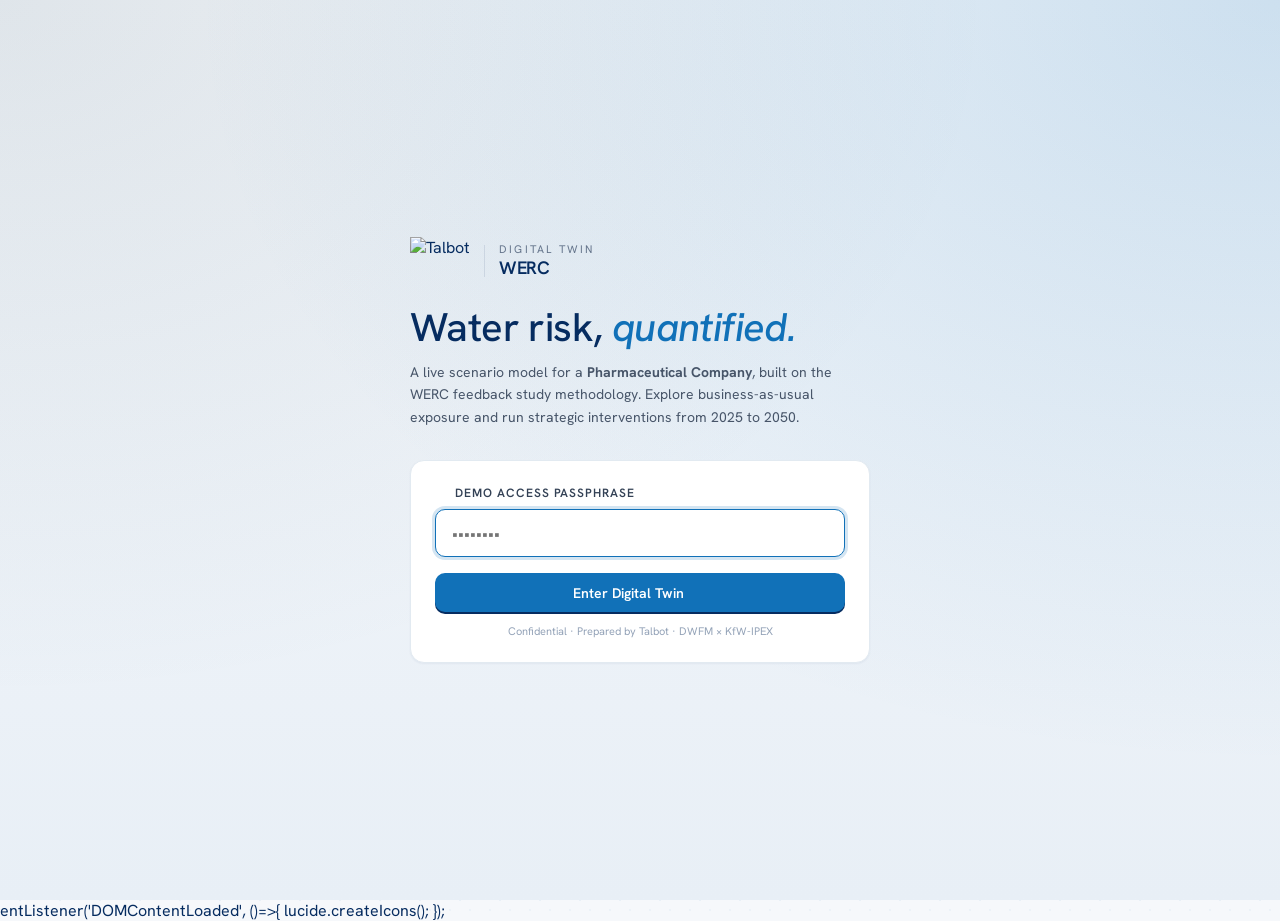
==== commit 098bff34: "auto-commit for a77a707e-1ccc-4030-be30-2e5abbe72e73" ====
--- a/frontend/public/standalone.html
+++ b/frontend/public/standalone.html
@@ -4,62 +4,70 @@
 <meta charset="UTF-8" />
 <meta name="viewport" content="width=device-width, initial-scale=1.0" />
 <title>WERC Water Digital Twin</title>
-<link href="https://fonts.googleapis.com/css2?family=Manrope:wght@300;400;500;600;700;800&family=Fraunces:opsz,wght@9..144,400;9..144,500;9..144,600&display=swap" rel="stylesheet">
+<link href="https://fonts.googleapis.com/css2?family=Hanken+Grotesk:wght@300;400;500;600;700;800&display=swap" rel="stylesheet">
 <script src="https://cdn.jsdelivr.net/npm/chart.js@4.4.1/dist/chart.umd.min.js"></script>
 <script src="https://cdn.jsdelivr.net/npm/lucide@latest/dist/umd/lucide.min.js"></script>
 <script src="https://cdn.jsdelivr.net/npm/html2canvas@1.4.1/dist/html2canvas.min.js"></script>
 <script src="https://cdn.jsdelivr.net/npm/jspdf@2.5.2/dist/jspdf.umd.min.js"></script>
 <style>
+@font-face { font-family:'Aktiv Grotesk'; font-weight:400; font-style:normal; font-display:swap;
+    src: url('/fonts/AktivGrotesk-Regular.woff2') format('woff2'),
+         url('/fonts/AktivGrotesk-Regular.woff')  format('woff'); }
+@font-face { font-family:'Aktiv Grotesk'; font-weight:300; font-style:normal; font-display:swap;
+    src: url('/fonts/AktivGrotesk-Light.woff2') format('woff2'),
+         url('/fonts/AktivGrotesk-Light.woff')  format('woff'); }
+
 :root{
-    --aspen-green:#006838; --aspen-green-deep:#004a28; --aspen-lime:#8dc63f;
-    --water-blue:#0891b2; --water-blue-deep:#0e7490;
-    --ink:#0b1f18; --slate:#334155; --paper:#fafaf7; --card:#fff;
-    --warn:#d97706; --danger:#b91c1c;
+    --brand-primary:#1171B8; --brand-deep:#062C60; --brand-teal:#163F56; --brand-sky:#C9E0EF;
+    --aspen-green:#1171B8; --aspen-green-deep:#062C60; --aspen-lime:#C9E0EF;
+    --water-blue:#163F56; --water-blue-deep:#062C60;
+    --ink:#062C60; --slate:#334155; --paper:#F6F8FB; --card:#fff;
+    --warn:#C4651E; --danger:#9D2C2C;
 }
 *{box-sizing:border-box} html,body{margin:0;padding:0;height:100%}
 body{
-    font-family:'Manrope',ui-sans-serif,system-ui,sans-serif;
+    font-family:'Aktiv Grotesk','Hanken Grotesk',ui-sans-serif,system-ui,sans-serif;
     color:var(--ink); background:var(--paper);
-    -webkit-font-smoothing:antialiased;
+    -webkit-font-smoothing:antialiased; font-weight:400;
     background-image:
-        radial-gradient(rgba(0,104,56,0.04) 1px,transparent 1px),
-        radial-gradient(rgba(0,104,56,0.03) 1px,transparent 1px);
+        radial-gradient(rgba(17,113,184,0.05) 1px,transparent 1px),
+        radial-gradient(rgba(17,113,184,0.04) 1px,transparent 1px);
     background-size:40px 40px,20px 20px;
     background-position:0 0,20px 20px;
 }
-.font-display{font-family:'Fraunces',serif;font-optical-sizing:auto;letter-spacing:-0.01em}
+.font-display{font-family:'Aktiv Grotesk','Hanken Grotesk',sans-serif;font-weight:600;letter-spacing:-0.015em}
 .container{max-width:1280px;margin:0 auto;padding:0 24px}
-.card{background:var(--card);border:1px solid #e8e8e1;border-radius:14px;box-shadow:0 1px 2px rgba(11,31,24,.04);transition:.2s}
-.card:hover{box-shadow:0 6px 24px rgba(11,31,24,.08)}
-.card-dark{background:linear-gradient(140deg,#0b1f18 0%,#12372a 60%,#0e7490 180%);color:#f7fff9;border-radius:14px;border:1px solid rgba(255,255,255,.08);box-shadow:0 8px 32px rgba(0,74,40,.25)}
-
-.btn-primary{background:var(--aspen-green);color:#fff;padding:.65rem 1.1rem;border:0;border-radius:10px;font:600 14px 'Manrope';cursor:pointer;transition:.16s;display:inline-flex;align-items:center;gap:.5rem}
-.btn-primary:hover{background:var(--aspen-green-deep);transform:translateY(-1px)}
-.btn-ghost{background:transparent;color:var(--aspen-green);border:1px solid #d7d7cc;padding:.55rem 1rem;border-radius:10px;font:500 13px 'Manrope';cursor:pointer}
-.btn-ghost:hover{border-color:var(--aspen-green);background:rgba(0,104,56,.04)}
-
-.chip{display:inline-flex;align-items:center;gap:.4rem;font:600 11px 'Manrope';letter-spacing:.04em;text-transform:uppercase;padding:.25rem .6rem;border-radius:999px;background:rgba(0,104,56,.08);color:var(--aspen-green-deep)}
-.chip-warn{background:rgba(217,119,6,.1);color:var(--warn)}
-.chip-danger{background:rgba(185,28,28,.1);color:var(--danger)}
-.chip-blue{background:rgba(8,145,178,.1);color:var(--water-blue-deep)}
-
-.metric-value{font-family:'Fraunces',serif;font-weight:500;font-size:2.2rem;letter-spacing:-.02em;line-height:1}
-.metric-label{font:600 12px 'Manrope';text-transform:uppercase;letter-spacing:.08em;color:var(--slate)}
-
-input[type=range]{-webkit-appearance:none;width:100%;height:6px;border-radius:999px;background:linear-gradient(90deg,var(--aspen-green) var(--pct,20%),#e5e5dc var(--pct,20%));outline:none;margin:0}
-input[type=range]::-webkit-slider-thumb{-webkit-appearance:none;height:20px;width:20px;border-radius:50%;background:#fff;border:3px solid var(--aspen-green);cursor:pointer;box-shadow:0 2px 6px rgba(0,0,0,.15)}
-input[type=range]::-moz-range-thumb{height:20px;width:20px;border-radius:50%;background:#fff;border:3px solid var(--aspen-green);cursor:pointer}
+.card{background:var(--card);border:1px solid #E2EAF1;border-radius:14px;box-shadow:0 1px 2px rgba(6,44,96,.05);transition:.2s}
+.card:hover{box-shadow:0 6px 24px rgba(6,44,96,.10)}
+.card-dark{background:linear-gradient(140deg,#062C60 0%,#163F56 55%,#1171B8 180%);color:#F6FBFF;border-radius:14px;border:1px solid rgba(255,255,255,.08);box-shadow:0 8px 32px rgba(6,44,96,.30)}
+
+.btn-primary{background:var(--brand-primary);color:#fff;padding:.65rem 1.1rem;border:0;border-radius:10px;font:600 14px 'Aktiv Grotesk','Hanken Grotesk';cursor:pointer;transition:.16s;display:inline-flex;align-items:center;gap:.5rem;box-shadow:0 2px 0 var(--brand-deep)}
+.btn-primary:hover{background:#0E5F9B;transform:translateY(-1px);box-shadow:0 4px 0 var(--brand-deep)}
+.btn-ghost{background:transparent;color:var(--brand-deep);border:1px solid #CFD9E2;padding:.55rem 1rem;border-radius:10px;font:500 13px 'Aktiv Grotesk','Hanken Grotesk';cursor:pointer;transition:.16s}
+.btn-ghost:hover{border-color:var(--brand-primary);background:rgba(17,113,184,.10);color:var(--brand-primary)}
+
+.chip{display:inline-flex;align-items:center;gap:.4rem;font:600 11px 'Aktiv Grotesk','Hanken Grotesk';letter-spacing:.04em;text-transform:uppercase;padding:.25rem .6rem;border-radius:999px;background:rgba(17,113,184,.10);color:var(--brand-deep)}
+.chip-warn{background:rgba(196,101,30,.10);color:var(--warn)}
+.chip-danger{background:rgba(157,44,44,.10);color:var(--danger)}
+.chip-blue{background:rgba(22,63,86,.10);color:var(--brand-teal)}
+
+.metric-value{font-family:'Aktiv Grotesk','Hanken Grotesk',sans-serif;font-weight:600;font-size:2.1rem;letter-spacing:-.025em;line-height:1;color:var(--brand-deep)}
+.metric-label{font:600 12px 'Aktiv Grotesk','Hanken Grotesk';text-transform:uppercase;letter-spacing:.08em;color:var(--slate)}
+
+input[type=range]{-webkit-appearance:none;width:100%;height:6px;border-radius:999px;background:linear-gradient(90deg,var(--brand-primary) var(--pct,20%),#DEE6EE var(--pct,20%));outline:none;margin:0}
+input[type=range]::-webkit-slider-thumb{-webkit-appearance:none;height:20px;width:20px;border-radius:50%;background:#fff;border:3px solid var(--brand-primary);cursor:pointer;box-shadow:0 2px 6px rgba(6,44,96,.20)}
+input[type=range]::-moz-range-thumb{height:20px;width:20px;border-radius:50%;background:#fff;border:3px solid var(--brand-primary);cursor:pointer}
 
 .switch{position:relative;display:inline-block;width:40px;height:22px;flex-shrink:0}
 .switch input{opacity:0;width:0;height:0}
-.switch .track{position:absolute;inset:0;cursor:pointer;background:#cbd5e1;border-radius:999px;transition:.2s}
-.switch .track:before{content:'';position:absolute;left:3px;top:3px;width:16px;height:16px;background:#fff;border-radius:50%;transition:.2s;box-shadow:0 1px 3px rgba(0,0,0,.2)}
-.switch input:checked + .track{background:var(--aspen-green)}
+.switch .track{position:absolute;inset:0;cursor:pointer;background:#CFD9E2;border-radius:999px;transition:.2s}
+.switch .track:before{content:'';position:absolute;left:3px;top:3px;width:16px;height:16px;background:#fff;border-radius:50%;transition:.2s;box-shadow:0 1px 3px rgba(6,44,96,.25)}
+.switch input:checked + .track{background:var(--brand-primary)}
 .switch input:checked + .track:before{transform:translateX(18px)}
 
-.tab{padding:.7rem 1rem;border-radius:10px;font-weight:500;color:var(--slate);cursor:pointer;border:1px solid transparent;background:transparent;transition:.16s;font-size:14px;font-family:'Manrope';white-space:nowrap}
-.tab:hover{color:var(--aspen-green-deep);background:rgba(0,104,56,.04)}
-.tab.active{background:var(--ink);color:#fff;border-color:var(--ink)}
+.tab{padding:.65rem 1rem;border-radius:10px;font-weight:500;color:var(--slate);cursor:pointer;border:1px solid transparent;background:transparent;transition:.16s;font-size:14px;font-family:'Aktiv Grotesk','Hanken Grotesk';white-space:nowrap}
+.tab:hover{color:var(--brand-deep);background:rgba(17,113,184,.10)}
+.tab.active{background:var(--brand-deep);color:#fff;border-color:var(--brand-deep)}
 
 @keyframes fu{from{opacity:0;transform:translateY(12px)}to{opacity:1;transform:translateY(0)}}
 .fade-up{animation:fu .5s ease both}
@@ -72,17 +80,17 @@
 @media (max-width:900px){ .grid-3,.grid-4,.grid-5{grid-template-columns:repeat(2,1fr)} }
 @media (max-width:560px){ .grid-2,.grid-3,.grid-4,.grid-5{grid-template-columns:1fr} }
 
-.hero-gradient{background:radial-gradient(ellipse at top right,rgba(8,145,178,.15) 0%,transparent 60%),radial-gradient(ellipse at top left,rgba(0,104,56,.12) 0%,transparent 55%),linear-gradient(180deg,#fafaf7 0%,#f3f3ec 100%)}
+.hero-gradient{background:radial-gradient(ellipse at top right,rgba(17,113,184,.18) 0%,transparent 60%),radial-gradient(ellipse at top left,rgba(22,63,86,.10) 0%,transparent 55%),linear-gradient(180deg,#F6F8FB 0%,#E8EFF6 100%)}
 
 .droplet{display:inline-block;width:10px;height:10px;border-radius:50%}
 
-input[type=password]{width:100%;padding:.8rem 1rem;border:1px solid #e8e8e1;border-radius:10px;font:500 16px 'Manrope';outline:none;background:#fff}
-input[type=password]:focus{border-color:var(--aspen-green);box-shadow:0 0 0 3px rgba(0,104,56,.15)}
+input[type=password]{width:100%;padding:.8rem 1rem;border:1px solid #E2EAF1;border-radius:10px;font:500 16px 'Aktiv Grotesk','Hanken Grotesk';outline:none;background:#fff}
+input[type=password]:focus{border-color:var(--brand-primary);box-shadow:0 0 0 3px rgba(17,113,184,.18)}
 .err{margin-top:.75rem;font-size:13px;color:var(--danger);display:flex;align-items:center;gap:.4rem}
 
 .hidden{display:none!important}
-header.topbar{position:sticky;top:0;z-index:20;background:rgba(255,255,255,.9);backdrop-filter:blur(8px);border-bottom:1px solid #e8e8e1}
-footer{border-top:1px solid #e8e8e1;padding:24px;text-align:center;font-size:12px;color:#94a3b8;margin-top:64px}
+header.topbar{position:sticky;top:0;z-index:20;background:rgba(255,255,255,.9);backdrop-filter:blur(8px);border-bottom:1px solid #E2EAF1}
+footer{border-top:1px solid #E2EAF1;padding:24px;text-align:center;font-size:12px;color:#94a3b8;margin-top:64px}
 </style>
 </head>
 <body>
@@ -152,22 +160,22 @@
         <div style="display:flex;flex-wrap:wrap;justify-content:space-between;gap:24px;align-items:flex-start">
           <div style="max-width:640px">
             <div style="display:flex;gap:8px;margin-bottom:12px">
-              <span class="chip" style="background:rgba(255,255,255,.12);color:#a7f3d0">WERC · 15 Aug 2025</span>
+              <span class="chip" style="background:rgba(255,255,255,.12);color:#C9E0EF">WERC · 15 Aug 2025</span>
               <span class="chip chip-warn">Water-stressed Catchment</span>
             </div>
-            <h2 class="font-display" style="font-size:36px;font-weight:500;margin:0;line-height:1.15">Pharmaceutical Company</h2>
-            <p style="color:rgba(167,243,208,.85);margin-top:12px;font-size:15px;line-height:1.6">Water-stressed coastal catchment. Basin water stress is projected to rise from <b style="color:#fff">High</b> today to <b style="color:#fff">Extremely High</b> by 2050. This twin models the real cost &amp; risk of every litre of water used on-site.</p>
+            <h2 class="font-display" style="font-size:36px;font-weight:600;margin:0;line-height:1.15">Pharmaceutical Company</h2>
+            <p style="color:rgba(201,224,239,.85);margin-top:12px;font-size:15px;line-height:1.6">Water-stressed coastal catchment. Basin water stress is projected to rise from <b style="color:#fff">High</b> today to <b style="color:#fff">Extremely High</b> by 2050. This twin models the real cost &amp; risk of every litre of water used on-site.</p>
           </div>
           <div style="display:flex;gap:28px;text-align:right">
             <div>
-              <div style="font-size:10px;text-transform:uppercase;letter-spacing:.18em;color:rgba(167,243,208,.7)">Today demand</div>
+              <div style="font-size:10px;text-transform:uppercase;letter-spacing:.18em;color:rgba(201,224,239,.7)">Today demand</div>
               <div class="font-display" style="font-size:28px">520.6</div>
-              <div style="font-size:11px;color:rgba(167,243,208,.55)">kl / day</div>
+              <div style="font-size:11px;color:rgba(201,224,239,.55)">kl / day</div>
             </div>
             <div>
-              <div style="font-size:10px;text-transform:uppercase;letter-spacing:.18em;color:rgba(167,243,208,.7)">2050 demand</div>
+              <div style="font-size:10px;text-transform:uppercase;letter-spacing:.18em;color:rgba(201,224,239,.7)">2050 demand</div>
               <div class="font-display" style="font-size:28px;color:var(--aspen-lime)">1973.0</div>
-              <div style="font-size:11px;color:rgba(167,243,208,.55)">kl / day (+279%)</div>
+              <div style="font-size:11px;color:rgba(201,224,239,.55)">kl / day (+279%)</div>
             </div>
           </div>
         </div>
@@ -176,11 +184,11 @@
       <div class="grid grid-4" style="margin-bottom:28px">
         <div class="card" style="padding:20px">
           <div class="metric-label">True cost · 2025</div>
-          <div class="metric-value" style="margin-top:10px">335.6 <span style="font-size:14px;color:#64748b;font-family:Manrope">R/kl</span></div>
+          <div class="metric-value" style="margin-top:10px">335.6 <span style="font-size:14px;color:#64748b;font-family:'Aktiv Grotesk','Hanken Grotesk'">R/kl</span></div>
         </div>
         <div class="card" style="padding:20px">
           <div class="metric-label">BAU true cost · 2050</div>
-          <div class="metric-value" style="margin-top:10px;color:var(--danger)">753.5 <span style="font-size:14px;color:#64748b;font-family:Manrope">R/kl</span></div>
+          <div class="metric-value" style="margin-top:10px;color:var(--danger)">753.5 <span style="font-size:14px;color:#64748b;font-family:'Aktiv Grotesk','Hanken Grotesk'">R/kl</span></div>
           <div style="font-size:11px;color:#64748b;margin-top:4px">+124% vs 2025</div>
         </div>
         <div class="card" style="padding:20px">
@@ -190,7 +198,7 @@
         </div>
         <div class="card" style="padding:20px">
           <div class="metric-label">Full-strategy savings</div>
-          <div class="metric-value" style="margin-top:10px;color:var(--aspen-green)">R 3.8 <span style="font-size:14px;color:#64748b;font-family:Manrope">bn</span></div>
+          <div class="metric-value" style="margin-top:10px;color:var(--aspen-green)">R 3.8 <span style="font-size:14px;color:#64748b;font-family:'Aktiv Grotesk','Hanken Grotesk'">bn</span></div>
           <div style="font-size:11px;color:#64748b;margin-top:4px">BaU 6.6 bn → Strategic 2.8 bn</div>
         </div>
       </div>
@@ -249,8 +257,8 @@
         <canvas id="bauChart" height="130"></canvas>
       </div>
       <div class="grid grid-4" style="margin-top:20px">
-        <div class="card" style="padding:20px"><div class="metric-label">2025 demand</div><div class="metric-value" style="margin-top:10px">520.6 <span style="font-size:13px;color:#64748b;font-family:Manrope">kl/d</span></div></div>
-        <div class="card" style="padding:20px"><div class="metric-label">2050 demand</div><div class="metric-value" style="margin-top:10px;color:var(--warn)">1973.0 <span style="font-size:13px;color:#64748b;font-family:Manrope">kl/d</span></div></div>
+        <div class="card" style="padding:20px"><div class="metric-label">2025 demand</div><div class="metric-value" style="margin-top:10px">520.6 <span style="font-size:13px;color:#64748b;font-family:'Aktiv Grotesk','Hanken Grotesk'">kl/d</span></div></div>
+        <div class="card" style="padding:20px"><div class="metric-label">2050 demand</div><div class="metric-value" style="margin-top:10px;color:var(--warn)">1973.0 <span style="font-size:13px;color:#64748b;font-family:'Aktiv Grotesk','Hanken Grotesk'">kl/d</span></div></div>
         <div class="card" style="padding:20px"><div class="metric-label">2025 municipal share</div><div class="metric-value" style="margin-top:10px;color:var(--warn)">70%</div></div>
         <div class="card" style="padding:20px"><div class="metric-label">2050 groundwater share</div><div class="metric-value" style="margin-top:10px;color:var(--aspen-green)">89%</div></div>
       </div>
@@ -267,7 +275,7 @@
         <div class="card" style="padding:24px">
           <div style="display:flex;justify-content:space-between;margin-bottom:16px">
             <div class="metric-label">Composition · R/kl</div>
-            <div class="font-display" style="font-size:28px;color:var(--aspen-green)">R 335 <span style="color:#94a3b8;font-size:13px;font-family:Manrope">per kl</span></div>
+            <div class="font-display" style="font-size:28px;color:var(--aspen-green)">R 335 <span style="color:#94a3b8;font-size:13px;font-family:'Aktiv Grotesk','Hanken Grotesk'">per kl</span></div>
           </div>
           <canvas id="tcPie" height="260"></canvas>
         </div>
@@ -292,9 +300,9 @@
           <p style="color:#475569;font-size:14px;max-width:640px;margin-top:8px">Adjust each intervention to reduce incoming municipal volume. The twin recomputes true cost, risk exposure and cumulative savings instantly.</p>
         </div>
         <div class="card-dark" style="padding:16px 24px;text-align:right">
-          <div style="font-size:10px;text-transform:uppercase;letter-spacing:.18em;color:rgba(167,243,208,.7)">Cumulative savings 2025–2050</div>
+          <div style="font-size:10px;text-transform:uppercase;letter-spacing:.18em;color:rgba(201,224,239,.7)">Cumulative savings 2025–2050</div>
           <div class="font-display" id="simHeroSavings" style="font-size:30px;color:var(--aspen-lime)">R 0</div>
-          <div id="simHeroBau" style="font-size:11px;color:rgba(167,243,208,.7)"></div>
+          <div id="simHeroBau" style="font-size:11px;color:rgba(201,224,239,.7)"></div>
         </div>
       </div>
 
@@ -303,13 +311,13 @@
           <div class="card" style="padding:20px;margin-bottom:16px">
             <div style="display:flex;justify-content:space-between;align-items:flex-start">
               <div style="display:flex;gap:12px">
-                <div style="width:36px;height:36px;border-radius:10px;background:rgba(141,198,63,.18);display:flex;align-items:center;justify-content:center"><i data-lucide="sun" style="width:16px;height:16px;color:#8dc63f"></i></div>
+                <div style="width:36px;height:36px;border-radius:10px;background:rgba(123,182,224,.18);display:flex;align-items:center;justify-content:center"><i data-lucide="sun" style="width:16px;height:16px;color:#7BB6E0"></i></div>
                 <div>
                   <div style="font-weight:500">Rainwater harvesting</div>
                   <div style="font-size:12px;color:#64748b">Condensation + roof capture · 54 kl/d offset</div>
                 </div>
               </div>
-              <div class="font-display" id="rwVal" style="font-size:22px;color:#8dc63f">10<span style="font-size:13px;color:#94a3b8;font-family:Manrope">%</span></div>
+              <div class="font-display" id="rwVal" style="font-size:22px;color:#7BB6E0">10<span style="font-size:13px;color:#94a3b8;font-family:'Aktiv Grotesk','Hanken Grotesk'">%</span></div>
             </div>
             <input id="rwSlider" type="range" min="0" max="30" value="10" style="margin-top:16px">
             <div style="font-size:11px;color:#94a3b8;margin-top:6px">Client assumption: 10%</div>
@@ -317,13 +325,13 @@
           <div class="card" style="padding:20px;margin-bottom:16px">
             <div style="display:flex;justify-content:space-between;align-items:flex-start">
               <div style="display:flex;gap:12px">
-                <div style="width:36px;height:36px;border-radius:10px;background:rgba(0,104,56,.12);display:flex;align-items:center;justify-content:center"><i data-lucide="waves" style="width:16px;height:16px;color:var(--aspen-green)"></i></div>
+                <div style="width:36px;height:36px;border-radius:10px;background:rgba(22,63,86,.12);display:flex;align-items:center;justify-content:center"><i data-lucide="waves" style="width:16px;height:16px;color:var(--aspen-green)"></i></div>
                 <div>
                   <div style="font-weight:500">Additional groundwater</div>
                   <div style="font-size:12px;color:#64748b">2× borehole, WUL extended to 2050</div>
                 </div>
               </div>
-              <div class="font-display" id="gwVal" style="font-size:22px;color:var(--aspen-green)">20<span style="font-size:13px;color:#94a3b8;font-family:Manrope">%</span></div>
+              <div class="font-display" id="gwVal" style="font-size:22px;color:var(--aspen-green)">20<span style="font-size:13px;color:#94a3b8;font-family:'Aktiv Grotesk','Hanken Grotesk'">%</span></div>
             </div>
             <input id="gwSlider" type="range" min="0" max="50" value="20" style="margin-top:16px">
             <div style="font-size:11px;color:#94a3b8;margin-top:6px">Client assumption: 20%</div>
@@ -331,13 +339,13 @@
           <div class="card" style="padding:20px;margin-bottom:16px">
             <div style="display:flex;justify-content:space-between;align-items:flex-start">
               <div style="display:flex;gap:12px">
-                <div style="width:36px;height:36px;border-radius:10px;background:rgba(8,145,178,.12);display:flex;align-items:center;justify-content:center"><i data-lucide="recycle" style="width:16px;height:16px;color:var(--water-blue)"></i></div>
+                <div style="width:36px;height:36px;border-radius:10px;background:rgba(17,113,184,.12);display:flex;align-items:center;justify-content:center"><i data-lucide="recycle" style="width:16px;height:16px;color:var(--brand-primary)"></i></div>
                 <div>
                   <div style="font-weight:500">Water recovery plant</div>
                   <div style="font-size:12px;color:#64748b">Effluent reuse, 75% recovery · 637 kl/d offset</div>
                 </div>
               </div>
-              <div class="font-display" id="wrVal" style="font-size:22px;color:var(--water-blue)">40<span style="font-size:13px;color:#94a3b8;font-family:Manrope">%</span></div>
+              <div class="font-display" id="wrVal" style="font-size:22px;color:var(--brand-primary)">40<span style="font-size:13px;color:#94a3b8;font-family:'Aktiv Grotesk','Hanken Grotesk'">%</span></div>
             </div>
             <input id="wrSlider" type="range" min="0" max="70" value="40" style="margin-top:16px">
             <div style="font-size:11px;color:#94a3b8;margin-top:6px">Client assumption: 40%</div>
@@ -394,12 +402,12 @@
     <section id="tab-savings" class="hidden fade-up">
       <div style="display:flex;justify-content:space-between;flex-wrap:wrap;gap:16px;margin-bottom:20px">
         <div>
-          <span class="chip" style="background:rgba(141,198,63,.15);color:#4d7c0f">Financial outcome</span>
+          <span class="chip" style="background:rgba(123,182,224,.15);color:#062C60">Financial outcome</span>
           <h2 class="font-display" style="font-size:30px;font-weight:500;margin:8px 0 0">Cumulative savings</h2>
           <p style="color:#475569;font-size:14px;max-width:640px;margin-top:8px">Year-on-year savings accrue as each initiative comes online. Hover the chart for any year to see the exact figure.</p>
         </div>
         <div class="card-dark" style="padding:16px 24px;text-align:right">
-          <div style="font-size:10px;text-transform:uppercase;letter-spacing:.18em;color:rgba(167,243,208,.7)">25-yr savings</div>
+          <div style="font-size:10px;text-transform:uppercase;letter-spacing:.18em;color:rgba(201,224,239,.7)">25-yr savings</div>
           <div class="font-display" id="savHero" style="font-size:32px;color:var(--aspen-lime)">R 0</div>
         </div>
       </div>
@@ -409,7 +417,7 @@
       <div class="grid grid-3" style="margin-top:20px">
         <div class="card" style="padding:24px;text-align:center"><div class="metric-label">BaU 25-yr cost</div><div class="metric-value" id="sumBau" style="margin-top:8px;color:var(--danger);font-size:34px">–</div><div style="font-size:11px;color:#64748b;margin-top:6px">if no initiatives are implemented</div></div>
         <div class="card" style="padding:24px;text-align:center"><div class="metric-label">Strategic 25-yr cost</div><div class="metric-value" id="sumStrat" style="margin-top:8px;color:var(--aspen-green);font-size:34px">–</div><div style="font-size:11px;color:#64748b;margin-top:6px">with active initiatives</div></div>
-        <div class="card-dark" style="padding:24px;text-align:center"><div style="font-size:10px;text-transform:uppercase;letter-spacing:.18em;color:rgba(167,243,208,.7)">Net benefit</div><div class="font-display" id="sumSav" style="margin-top:8px;color:var(--aspen-lime);font-size:34px">–</div><div style="font-size:11px;color:rgba(167,243,208,.7);margin-top:6px">cumulative savings over 25 years</div></div>
+        <div class="card-dark" style="padding:24px;text-align:center"><div style="font-size:10px;text-transform:uppercase;letter-spacing:.18em;color:rgba(201,224,239,.7)">Net benefit</div><div class="font-display" id="sumSav" style="margin-top:8px;color:var(--aspen-lime);font-size:34px">–</div><div style="font-size:11px;color:rgba(201,224,239,.7);margin-top:6px">cumulative savings over 25 years</div></div>
       </div>
     </section>
   </main>
@@ -419,7 +427,7 @@
   <!-- PDF export overlay -->
   <div id="pdfOverlay" class="hidden" style="position:fixed;inset:0;z-index:50;background:rgba(0,0,0,.4);backdrop-filter:blur(4px);display:flex;align-items:center;justify-content:center">
     <div class="card" style="padding:32px;max-width:360px;text-align:center">
-      <div style="width:32px;height:32px;margin:0 auto 12px;border:3px solid #e5e5dc;border-top-color:var(--aspen-green);border-radius:50%;animation:spin 1s linear infinite"></div>
+      <div style="width:32px;height:32px;margin:0 auto 12px;border:3px solid #DEE6EE;border-top-color:var(--brand-primary);border-radius:50%;animation:spin 1s linear infinite"></div>
       <div class="font-display" style="font-size:20px;font-weight:500;margin-bottom:4px">Building your PDF</div>
       <div id="pdfStatus" style="font-size:13px;color:#64748b">Please hold…</div>
     </div>
@@ -455,10 +463,10 @@
     "Water for injection":[332.76,"R/kl","+7.9% p.a."],
 };
 const TC_BREAKDOWN = [
-    ["Municipal tariff", 30.24, "#0891b2"],
-    ["Discharge tariff", 26.82, "#7c3aed"],
-    ["Treatment cost", 24.80, "#006838"],
-    ["Climate risk premium", 253.76, "#b91c1c"],
+    ["Municipal tariff", 30.24, "#1171B8"],
+    ["Discharge tariff", 26.82, "#4A90D9"],
+    ["Treatment cost", 24.80, "#163F56"],
+    ["Climate risk premium", 253.76, "#9D2C2C"],
 ];
 const TC_TOTAL = TC_BREAKDOWN.reduce((a,b)=>a+b[1],0);
 
@@ -579,7 +587,7 @@
             datasets:[
                 {type:'bar', label:'Municipal', data:mun, backgroundColor:'#0891b2', stack:'s', borderRadius:2},
                 {type:'bar', label:'Groundwater', data:gw, backgroundColor:'#006838', stack:'s', borderRadius:2},
-                {type:'line', label:'Total demand', data:demand, borderColor:'#0b1f18', backgroundColor:'#0b1f18', borderWidth:2.5, pointRadius:2, tension:.25},
+                {type:'line', label:'Total demand', data:demand, borderColor:'#062C60', backgroundColor:'#062C60', borderWidth:2.5, pointRadius:2, tension:.25},
                 {type:'line', label:'GW availability', data:gwAvail, borderColor:'#b91c1c', borderDash:[5,4], borderWidth:1.5, pointRadius:0, tension:0, fill:false},
             ]
         },
@@ -593,8 +601,8 @@
         data:{ labels: TC_BREAKDOWN.map(t=>t[0]),
                datasets:[{ data: TC_BREAKDOWN.map(t=>t[1]), backgroundColor: TC_BREAKDOWN.map(t=>t[2]), borderWidth:0 }]},
         options:{ cutout:'55%', plugins:{
-            legend:{ position:'bottom', labels:{ color:'#334155', font:{family:'Manrope',size:12}, usePointStyle:true }},
-            tooltip:{ backgroundColor:'#0b1f18', callbacks:{ label: c => `${c.label}: R ${c.parsed.toFixed(2)}/kl` } }
+            legend:{ position:'bottom', labels:{ color:'#163F56', font:{family:'Aktiv Grotesk',size:12}, usePointStyle:true }},
+            tooltip:{ backgroundColor:'#062C60', callbacks:{ label: c => `${c.label}: R ${c.parsed.toFixed(2)}/kl` } }
         }}
     });
     // side list
@@ -617,7 +625,7 @@
     document.getElementById('tariffGrid').innerHTML = Object.entries(TARIFFS).map(([k,[v,u,esc]])=>`
         <div style="border:1px solid #e8e8e1;border-radius:10px;padding:14px">
             <div class="metric-label" style="font-size:10px">${k}</div>
-            <div style="margin-top:4px" class="font-display" style="font-size:18px">R ${v.toFixed(2)} <span style="font-size:11px;color:#64748b;font-family:Manrope">${u}</span></div>
+            <div style="margin-top:4px" class="font-display" style="font-size:18px">R ${v.toFixed(2)} <span style="font-size:11px;color:#64748b;font-family:'Aktiv Grotesk','Hanken Grotesk'">${u}</span></div>
             <div style="font-size:11px;color:#64748b;margin-top:4px">${esc}</div>
         </div>`).join('');
 }
@@ -626,8 +634,8 @@
     charts.proj = new Chart(document.getElementById('projChart'),{
         type:'line',
         data:{ labels: YEARS, datasets:[
-            { label:'Business as Usual', data: YEARS.map(y=>BAU_TRUE[y]), borderColor:'#b91c1c', backgroundColor:'rgba(185,28,28,0.12)', fill:true, tension:.3, pointRadius:0, borderWidth:2, order:2 },
-            { label:'Strategic', data: YEARS.map(y=>BAU_TRUE[y]), borderColor:'#006838', backgroundColor:'rgba(0,104,56,0.25)', fill:'origin', tension:.3, pointRadius:0, borderWidth:2.5, order:1 },
+            { label:'Business as Usual', data: YEARS.map(y=>BAU_TRUE[y]), borderColor:'#9D2C2C', backgroundColor:'rgba(157,44,44,0.12)', fill:true, tension:.3, pointRadius:0, borderWidth:2, order:2 },
+            { label:'Strategic', data: YEARS.map(y=>BAU_TRUE[y]), borderColor:'#1171B8', backgroundColor:'rgba(17,113,184,0.25)', fill:'origin', tension:.3, pointRadius:0, borderWidth:2.5, order:1 },
         ]},
         options: chartOpts({ y:{ title:{display:true, text:'R/kl', color:'#64748b'}, beginAtZero:true } })
     });
@@ -649,18 +657,18 @@
 function drawSav(){
     charts.sav = new Chart(document.getElementById('savChart'),{
         data:{ labels: YEARS, datasets:[
-            { type:'bar', label:'Annual savings', data: [], backgroundColor:'#8dc63f', borderRadius:2, yAxisID:'y' },
-            { type:'line', label:'Cumulative savings', data: [], borderColor:'#006838', backgroundColor:'rgba(0,104,56,0.2)', fill:true, tension:.25, pointRadius:0, yAxisID:'y1' },
+            { type:'bar', label:'Annual savings', data: [], backgroundColor:'#7BB6E0', borderRadius:2, yAxisID:'y' },
+            { type:'line', label:'Cumulative savings', data: [], borderColor:'#062C60', backgroundColor:'rgba(17,113,184,0.25)', fill:true, tension:.25, pointRadius:0, yAxisID:'y1' },
         ]},
         options:{ responsive:true, maintainAspectRatio:true,
             plugins:{
-                legend:{ position:'bottom', labels:{color:'#334155',font:{family:'Manrope',size:12},usePointStyle:true} },
-                tooltip:{ backgroundColor:'#0b1f18', callbacks:{ label: c => `${c.dataset.label}: ${zar(c.parsed.y,2)}` } }
+                legend:{ position:'bottom', labels:{color:'#163F56',font:{family:'Aktiv Grotesk',size:12},usePointStyle:true} },
+                tooltip:{ backgroundColor:'#062C60', callbacks:{ label: c => `${c.dataset.label}: ${zar(c.parsed.y,2)}` } }
             },
             scales:{
-                x:{ grid:{display:false}, ticks:{color:'#64748b',font:{family:'Manrope',size:11}}},
-                y:{ position:'left', grid:{color:'#e2e8f0'}, ticks:{color:'#64748b',font:{family:'Manrope',size:11}, callback:v=>zar(v,0)} },
-                y1:{ position:'right', grid:{display:false}, ticks:{color:'#64748b',font:{family:'Manrope',size:11}, callback:v=>zar(v,0)} },
+                x:{ grid:{display:false}, ticks:{color:'#64748b',font:{family:'Aktiv Grotesk',size:11}}},
+                y:{ position:'left', grid:{color:'#e2e8f0'}, ticks:{color:'#64748b',font:{family:'Aktiv Grotesk',size:11}, callback:v=>zar(v,0)} },
+                y1:{ position:'right', grid:{display:false}, ticks:{color:'#64748b',font:{family:'Aktiv Grotesk',size:11}, callback:v=>zar(v,0)} },
             }
         }
     });
@@ -671,11 +679,11 @@
     return {
         responsive:true, maintainAspectRatio:true,
         plugins:{
-            legend:{ position:'bottom', labels:{color:'#334155',font:{family:'Manrope',size:12},usePointStyle:true}},
-            tooltip:{ backgroundColor:'#0b1f18', borderColor:'rgba(255,255,255,.08)', titleColor:'#a7f3d0' }
+            legend:{ position:'bottom', labels:{color:'#163F56',font:{family:'Aktiv Grotesk',size:12},usePointStyle:true}},
+            tooltip:{ backgroundColor:'#062C60', borderColor:'rgba(255,255,255,.08)', titleColor:'#C9E0EF' }
         },
-        scales: { x:{ grid:{display:false}, ticks:{color:'#64748b',font:{family:'Manrope',size:11}}, ...(scales.x||{}) },
-                  y:{ grid:{color:'#e2e8f0'}, ticks:{color:'#64748b',font:{family:'Manrope',size:11}}, ...(scales.y||{}) } }
+        scales: { x:{ grid:{display:false}, ticks:{color:'#64748b',font:{family:'Aktiv Grotesk',size:11}}, ...(scales.x||{}) },
+                  y:{ grid:{color:'#e2e8f0'}, ticks:{color:'#64748b',font:{family:'Aktiv Grotesk',size:11}}, ...(scales.y||{}) } }
     };
 }
 
@@ -694,9 +702,9 @@
     document.getElementById('gwSlider').style.setProperty('--pct', (gw/50)*100+'%');
     document.getElementById('wrSlider').style.setProperty('--pct', (wr/70)*100+'%');
 
-    document.getElementById('rwVal').innerHTML = rw+'<span style="font-size:13px;color:#94a3b8;font-family:Manrope">%</span>';
-    document.getElementById('gwVal').innerHTML = gw+'<span style="font-size:13px;color:#94a3b8;font-family:Manrope">%</span>';
-    document.getElementById('wrVal').innerHTML = wr+'<span style="font-size:13px;color:#94a3b8;font-family:Manrope">%</span>';
+    document.getElementById('rwVal').innerHTML = rw+'<span style="font-size:13px;color:#94a3b8">%</span>';
+    document.getElementById('gwVal').innerHTML = gw+'<span style="font-size:13px;color:#94a3b8">%</span>';
+    document.getElementById('wrVal').innerHTML = wr+'<span style="font-size:13px;color:#94a3b8">%</span>';
 
     const s = computeScenario(rw,gw,wr,sm,desal);
 
@@ -715,7 +723,7 @@
     // KPIs simulator
     document.getElementById('reducVal').textContent = s.red2050.toFixed(0)+'%';
     document.getElementById('kpiRed').textContent = s.red2050.toFixed(0)+'%';
-    document.getElementById('kpiTcw').innerHTML = n1(s.strat2050)+' <span style="font-size:12px;color:#64748b;font-family:Manrope">R/kl</span>';
+    document.getElementById('kpiTcw').innerHTML = n1(s.strat2050)+' <span style="font-size:12px;color:#64748b">R/kl</span>';
     document.getElementById('kpiBau').textContent = zar(s.cumBau,1);
     document.getElementById('kpiSav').textContent = zar(s.cum,2);
     document.getElementById('simHeroSavings').textContent = zar(s.cum,2);
@@ -767,25 +775,25 @@
 
         // COVER
         statusEl.textContent = 'Building cover…';
-        pdf.setFillColor(11,31,24); pdf.rect(0,0,W,H,'F');
-        pdf.setFillColor(0,74,40);  pdf.rect(0,0,W,3,'F');
+        pdf.setFillColor(6,44,96); pdf.rect(0,0,W,H,'F');
+        pdf.setFillColor(17,113,184);  pdf.rect(0,0,W,3,'F');
         try {
             const logo = await loadImg('/talbot-logo.png');
             pdf.addImage(logo,'PNG',18,18,28,28);
         } catch(_){}
-        pdf.setTextColor(167,243,208); pdf.setFont('helvetica','normal'); pdf.setFontSize(10);
+        pdf.setTextColor(201,224,239); pdf.setFont('helvetica','normal'); pdf.setFontSize(10);
         pdf.text('DIGITAL TWIN',18,62,{charSpace:1.8});
         pdf.setTextColor(255,255,255); pdf.setFont('helvetica','bold'); pdf.setFontSize(22);
         pdf.text('WERC',18,72);
         pdf.setFont('helvetica','normal'); pdf.setFontSize(40); pdf.setTextColor(255,255,255);
         pdf.text('Water risk,',18,110);
-        pdf.setTextColor(141,198,63); pdf.setFont('helvetica','italic');
+        pdf.setTextColor(201,224,239); pdf.setFont('helvetica','italic');
         pdf.text('quantified.',18,128);
-        pdf.setFont('helvetica','normal'); pdf.setFontSize(12); pdf.setTextColor(220,235,225);
+        pdf.setFont('helvetica','normal'); pdf.setFontSize(12); pdf.setTextColor(220,235,245);
         pdf.text('Pharmaceutical Company · WERC Feedback Study (15 August 2025)',18,146);
-        pdf.setFontSize(10); pdf.setTextColor(141,198,63);
+        pdf.setFontSize(10); pdf.setTextColor(124,182,224);
         pdf.text('Business-as-Usual exposure · Strategic outlook · 2025 – 2050',18,154);
-        pdf.setFontSize(9); pdf.setTextColor(120,160,140);
+        pdf.setFontSize(9); pdf.setTextColor(150,180,210);
         pdf.text('Confidential · Prepared by Talbot · DWFM × KfW-IPEX',18,H-14);
         pdf.text(new Date().toLocaleDateString('en-ZA',{year:'numeric',month:'long',day:'numeric'}),W-18,H-14,{align:'right'});
 
@@ -811,11 +819,11 @@
             const imgData = canvas.toDataURL('image/jpeg', 0.92);
 
             pdf.addPage('a4','landscape');
-            pdf.setFillColor(250,250,247); pdf.rect(0,0,W,H,'F');
-            pdf.setFillColor(0,104,56);    pdf.rect(0,0,W,3,'F');
+            pdf.setFillColor(246,248,251); pdf.rect(0,0,W,H,'F');
+            pdf.setFillColor(17,113,184);    pdf.rect(0,0,W,3,'F');
             pdf.setFont('helvetica','normal'); pdf.setFontSize(8); pdf.setTextColor(100,116,139);
             pdf.text('WERC DIGITAL TWIN',15,10);
-            pdf.setFont('helvetica','bold'); pdf.setFontSize(11); pdf.setTextColor(11,31,24);
+            pdf.setFont('helvetica','bold'); pdf.setFontSize(11); pdf.setTextColor(6,44,96);
             pdf.text(t.title,15,15);
             pdf.setFont('helvetica','normal'); pdf.setFontSize(8); pdf.setTextColor(100,116,139);
             pdf.text(`${i+2} / ${tabs.length+1}`, W-15, 10, {align:'right'});
@@ -846,3 +854,7 @@
 </script>
 </body>
 </html>
+entListener('DOMContentLoaded', ()=>{ lucide.createIcons(); });
+</script>
+</body>
+</html>
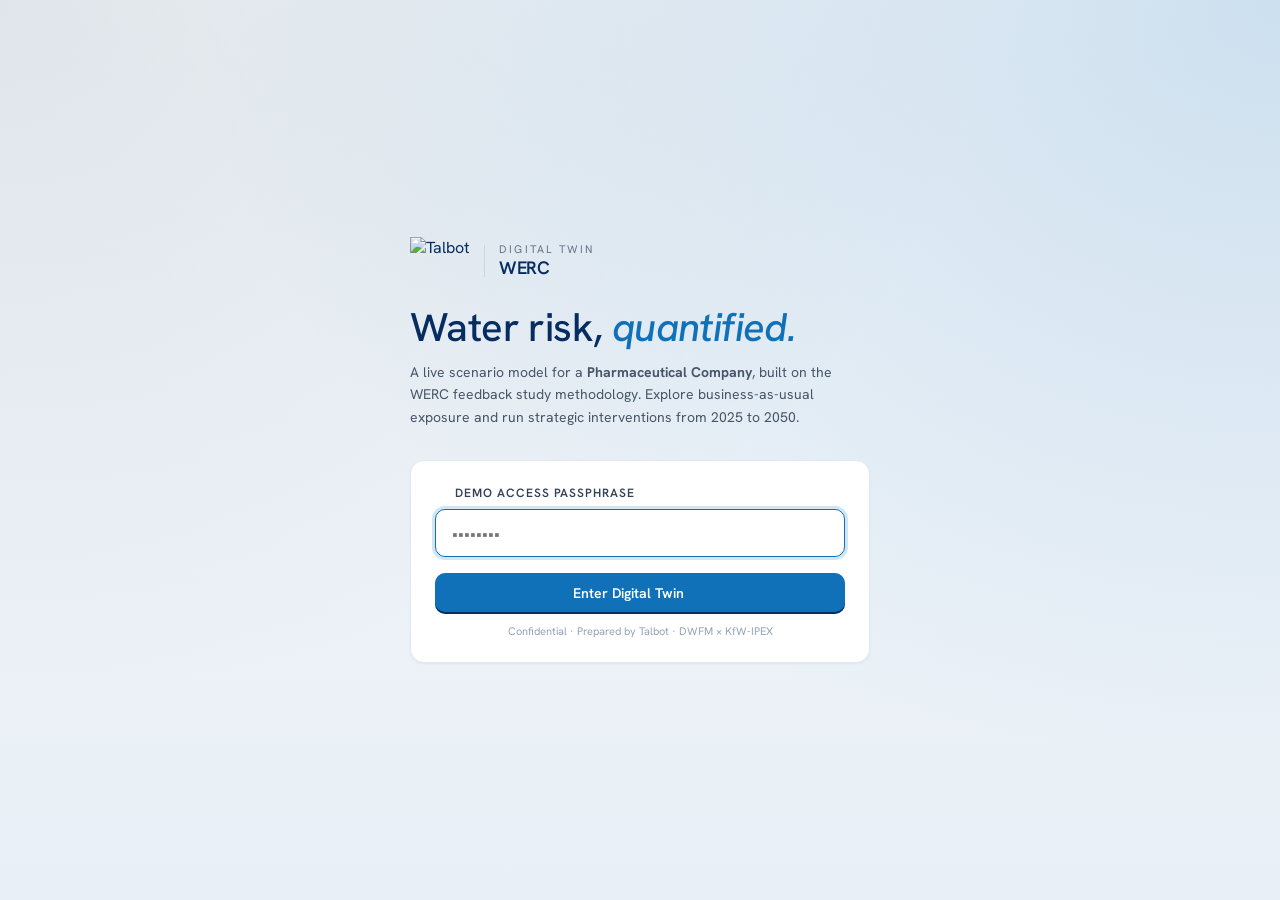
==== commit 19abcfd6: "auto-commit for f771bc4d-0705-4802-9759-3e58fbd41f19" ====
--- a/frontend/public/standalone.html
+++ b/frontend/public/standalone.html
@@ -585,8 +585,8 @@
         data:{
             labels,
             datasets:[
-                {type:'bar', label:'Municipal', data:mun, backgroundColor:'#0891b2', stack:'s', borderRadius:2},
-                {type:'bar', label:'Groundwater', data:gw, backgroundColor:'#006838', stack:'s', borderRadius:2},
+                {type:'bar', label:'Municipal', data:mun, backgroundColor:'#1171B8', stack:'s', borderRadius:2},
+                {type:'bar', label:'Groundwater', data:gw, backgroundColor:'#163F56', stack:'s', borderRadius:2},
                 {type:'line', label:'Total demand', data:demand, borderColor:'#062C60', backgroundColor:'#062C60', borderWidth:2.5, pointRadius:2, tension:.25},
                 {type:'line', label:'GW availability', data:gwAvail, borderColor:'#b91c1c', borderDash:[5,4], borderWidth:1.5, pointRadius:0, tension:0, fill:false},
             ]
@@ -854,7 +854,3 @@
 </script>
 </body>
 </html>
-entListener('DOMContentLoaded', ()=>{ lucide.createIcons(); });
-</script>
-</body>
-</html>
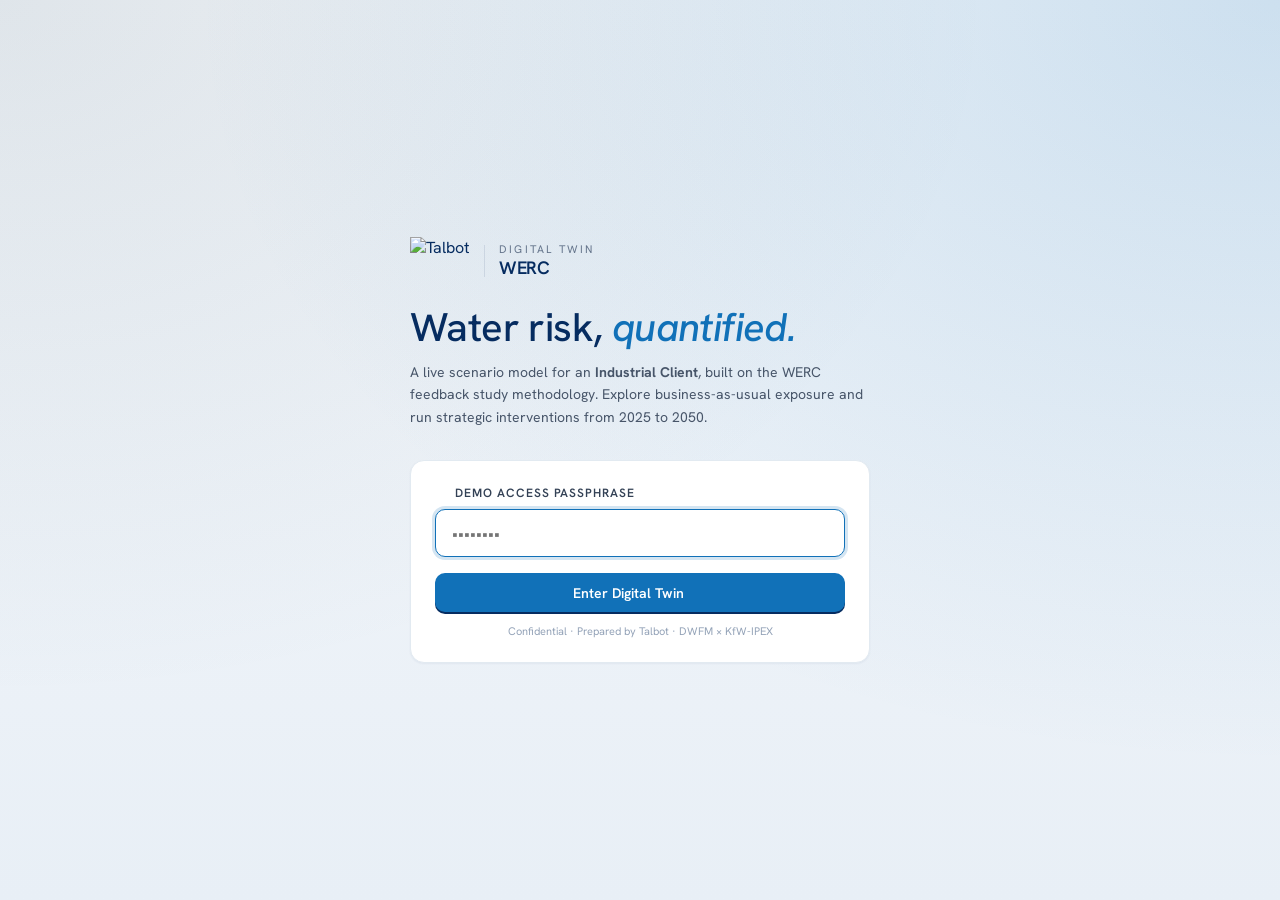
==== commit 2dbb27d8: "auto-commit for 19246e9d-d6c8-4e7f-83ae-8b12c9ce8fa8" ====
--- a/frontend/public/standalone.html
+++ b/frontend/public/standalone.html
@@ -108,7 +108,7 @@
         </div>
       </div>
       <h1 class="font-display" style="font-size:40px;font-weight:500;line-height:1.1;margin:0 0 12px">Water risk, <span style="font-style:italic;color:var(--aspen-green)">quantified.</span></h1>
-      <p style="color:#475569;font-size:14px;line-height:1.6;margin:0">A live scenario model for a <b>Pharmaceutical Company</b>, built on the WERC feedback study methodology. Explore business-as-usual exposure and run strategic interventions from 2025 to 2050.</p>
+      <p style="color:#475569;font-size:14px;line-height:1.6;margin:0">A live scenario model for an <b>Industrial Client</b>, built on the WERC feedback study methodology. Explore business-as-usual exposure and run strategic interventions from 2025 to 2050.</p>
     </div>
     <form id="loginForm" class="card" style="padding:24px" onsubmit="handleLogin(event)">
       <label class="metric-label" style="display:flex;align-items:center;gap:6px;margin-bottom:8px">
@@ -163,7 +163,7 @@
               <span class="chip" style="background:rgba(255,255,255,.12);color:#C9E0EF">WERC · 15 Aug 2025</span>
               <span class="chip chip-warn">Water-stressed Catchment</span>
             </div>
-            <h2 class="font-display" style="font-size:36px;font-weight:600;margin:0;line-height:1.15">Pharmaceutical Company</h2>
+            <h2 class="font-display" style="font-size:36px;font-weight:600;margin:0;line-height:1.15">Industrial Client</h2>
             <p style="color:rgba(201,224,239,.85);margin-top:12px;font-size:15px;line-height:1.6">Water-stressed coastal catchment. Basin water stress is projected to rise from <b style="color:#fff">High</b> today to <b style="color:#fff">Extremely High</b> by 2050. This twin models the real cost &amp; risk of every litre of water used on-site.</p>
           </div>
           <div style="display:flex;gap:28px;text-align:right">
@@ -208,21 +208,21 @@
           <div style="display:flex;justify-content:space-between;align-items:start;margin-bottom:16px">
             <div>
               <div class="metric-label">Site processes</div>
-              <h3 class="font-display" style="font-size:20px;font-weight:500;margin:4px 0 0">Pharmaceutical manufacturing</h3>
+              <h3 class="font-display" style="font-size:20px;font-weight:500;margin:4px 0 0">Beverage manufacturing</h3>
             </div>
             <i data-lucide="factory" style="width:24px;height:24px;color:var(--aspen-green)"></i>
           </div>
           <div class="grid grid-2">
             <div style="border:1px solid #e8e8e1;border-radius:10px;padding:14px">
               <div class="metric-label" style="font-size:10px">76% of output</div>
-              <div style="font-weight:500;margin-top:4px">Oral Solid Dose (OSD) Manufacturing</div>
+              <div style="font-weight:500;margin-top:4px">Carbonated Soft Drinks</div>
             </div>
             <div style="border:1px solid #e8e8e1;border-radius:10px;padding:14px">
               <div class="metric-label" style="font-size:10px">24% of output</div>
-              <div style="font-weight:500;margin-top:4px">Small Volume Parenteral (SVP) Manufacturing</div>
-            </div>
-          </div>
-          <div style="margin-top:18px;font-size:13px;color:#475569;line-height:1.6">Production pipeline includes NH₃ condensation (+827 kl/d), SVP3 expansion (+33%) and WTP upgrade (75% recovery). Annual production today: <b>3 142 103 kg</b>.</div>
+              <div style="font-weight:500;margin-top:4px">Still Beverages &amp; Juices</div>
+            </div>
+          </div>
+          <div style="margin-top:18px;font-size:13px;color:#475569;line-height:1.6">Production pipeline includes refrigeration upgrade (+827 kl/d cooling demand), Line 3 expansion (+33%) and WTP upgrade (75% recovery). Annual production today: <b>3.14 ML</b>.</div>
         </div>
         <div class="card" style="padding:24px">
           <div style="display:flex;justify-content:space-between;align-items:center;margin-bottom:16px">
@@ -471,7 +471,7 @@
 const TC_TOTAL = TC_BREAKDOWN.reduce((a,b)=>a+b[1],0);
 
 const INITIATIVES = [
-    { name:"Smart Metering &amp; Optimisation", capex:"R 2 m", yr:2027, blurb:"Sub-metering, leak detection and process optimisation across OSD &amp; SVP." },
+    { name:"Smart Metering &amp; Optimisation", capex:"R 2 m", yr:2027, blurb:"Sub-metering, leak detection and process optimisation across both production lines." },
     { name:"Rainwater Harvesting", capex:"R 500 k", yr:2031, blurb:"Condensation + rainwater capture, 90% plant recovery, 54 kl/d offset." },
     { name:"Additional Borehole (Groundwater)", capex:"R 15 m", yr:2026, blurb:"Second production borehole — adds 1 ML/d raw supply; WUL extended to 2050." },
     { name:"Water Recovery Plant (WRP)", capex:"R 65 m", yr:2033, blurb:"Effluent treatment train, 850 kl/d capacity, 75% recovery, 31% offset." },
@@ -790,7 +790,7 @@
         pdf.setTextColor(201,224,239); pdf.setFont('helvetica','italic');
         pdf.text('quantified.',18,128);
         pdf.setFont('helvetica','normal'); pdf.setFontSize(12); pdf.setTextColor(220,235,245);
-        pdf.text('Pharmaceutical Company · WERC Feedback Study (15 August 2025)',18,146);
+        pdf.text('Industrial Client · WERC Feedback Study (15 August 2025)',18,146);
         pdf.setFontSize(10); pdf.setTextColor(124,182,224);
         pdf.text('Business-as-Usual exposure · Strategic outlook · 2025 – 2050',18,154);
         pdf.setFontSize(9); pdf.setTextColor(150,180,210);
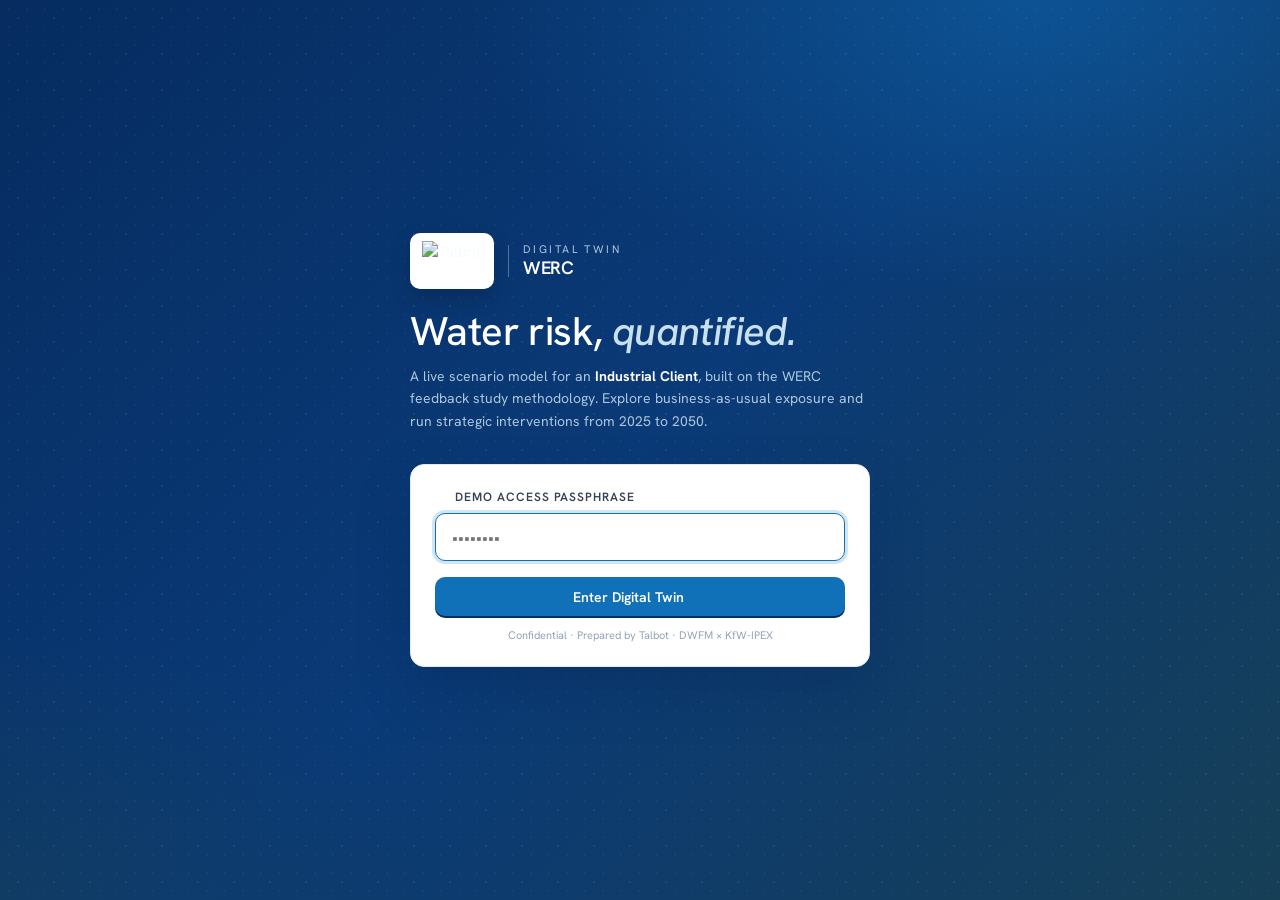
==== commit b75d05c2: "auto-commit for d5766f47-bd5c-44bb-b2d2-3f29abdd82cf" ====
--- a/frontend/public/standalone.html
+++ b/frontend/public/standalone.html
@@ -80,7 +80,21 @@
 @media (max-width:900px){ .grid-3,.grid-4,.grid-5{grid-template-columns:repeat(2,1fr)} }
 @media (max-width:560px){ .grid-2,.grid-3,.grid-4,.grid-5{grid-template-columns:1fr} }
 
-.hero-gradient{background:radial-gradient(ellipse at top right,rgba(17,113,184,.18) 0%,transparent 60%),radial-gradient(ellipse at top left,rgba(22,63,86,.10) 0%,transparent 55%),linear-gradient(180deg,#F6F8FB 0%,#E8EFF6 100%)}
+.hero-gradient{
+    background:
+        radial-gradient(ellipse 80% 60% at 80% 0%,rgba(17,113,184,.45) 0%,transparent 55%),
+        radial-gradient(ellipse 60% 50% at 0% 100%,rgba(22,63,86,.55) 0%,transparent 60%),
+        linear-gradient(135deg,#062C60 0%,#0A3A77 50%,#163F56 100%);
+    color:#F6FBFF; position:relative; overflow:hidden;
+}
+.hero-gradient::before{
+    content:""; position:absolute; inset:0; pointer-events:none;
+    background-image:
+        radial-gradient(rgba(255,255,255,.06) 1px,transparent 1px),
+        radial-gradient(rgba(201,224,239,.04) 1px,transparent 1px);
+    background-size:36px 36px,18px 18px; background-position:0 0,18px 18px;
+}
+.hero-gradient > *{ position:relative; z-index:1; }
 
 .droplet{display:inline-block;width:10px;height:10px;border-radius:50%}
 
@@ -96,21 +110,23 @@
 <body>
 
 <!-- PASSWORD GATE -->
-<section id="gate" class="hero-gradient" style="min-height:100vh;display:flex;align-items:center;justify-content:center;padding:24px">
+<section id="gate" class="hero-gradient" style="min-height:100vh;display:flex;align-items:center;justify-content:center;padding:40px 24px">
   <div style="max-width:460px;width:100%">
     <div style="margin-bottom:32px" class="fade-up">
       <div style="display:flex;align-items:center;gap:14px;margin-bottom:20px">
-        <img src="/talbot-logo.png" alt="Talbot" style="height:48px;width:auto">
-        <div style="width:1px;height:32px;background:#cbd5e1"></div>
+        <div style="background:#fff;border-radius:10px;padding:8px 12px;box-shadow:0 8px 20px rgba(0,0,0,.18)">
+          <img src="/talbot-logo.png" alt="Talbot" style="height:40px;width:auto;display:block">
+        </div>
+        <div style="width:1px;height:32px;background:rgba(255,255,255,.3)"></div>
         <div>
-          <div style="font-size:11px;text-transform:uppercase;letter-spacing:.2em;color:#64748b">Digital Twin</div>
-          <div class="font-display" style="font-size:18px;font-weight:600">WERC</div>
-        </div>
-      </div>
-      <h1 class="font-display" style="font-size:40px;font-weight:500;line-height:1.1;margin:0 0 12px">Water risk, <span style="font-style:italic;color:var(--aspen-green)">quantified.</span></h1>
-      <p style="color:#475569;font-size:14px;line-height:1.6;margin:0">A live scenario model for an <b>Industrial Client</b>, built on the WERC feedback study methodology. Explore business-as-usual exposure and run strategic interventions from 2025 to 2050.</p>
+          <div style="font-size:11px;text-transform:uppercase;letter-spacing:.22em;color:rgba(201,224,239,.85)">Digital Twin</div>
+          <div class="font-display" style="font-size:18px;font-weight:600;color:#fff">WERC</div>
+        </div>
+      </div>
+      <h1 class="font-display" style="font-size:40px;font-weight:500;line-height:1.1;margin:0 0 12px;color:#fff">Water risk, <span style="font-style:italic;color:#C9E0EF">quantified.</span></h1>
+      <p style="color:rgba(201,224,239,.85);font-size:14px;line-height:1.6;margin:0">A live scenario model for an <b style="color:#fff">Industrial Client</b>, built on the WERC feedback study methodology. Explore business-as-usual exposure and run strategic interventions from 2025 to 2050.</p>
     </div>
-    <form id="loginForm" class="card" style="padding:24px" onsubmit="handleLogin(event)">
+    <form id="loginForm" class="card" style="padding:24px;box-shadow:0 24px 48px rgba(6,44,96,.45)" onsubmit="handleLogin(event)">
       <label class="metric-label" style="display:flex;align-items:center;gap:6px;margin-bottom:8px">
         <i data-lucide="lock-keyhole" style="width:14px;height:14px"></i> Demo access passphrase
       </label>
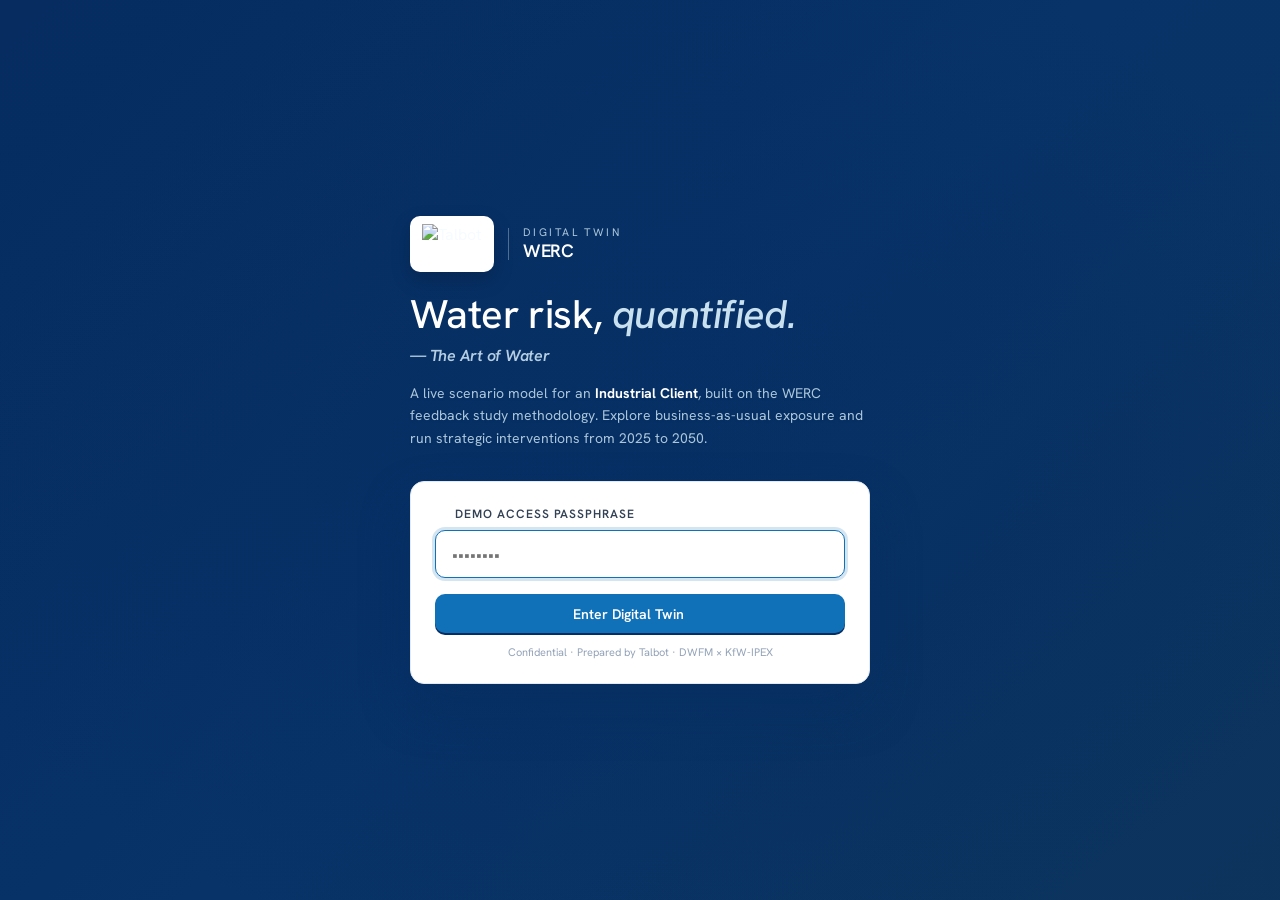
==== commit 60cb821f: "auto-commit for 5410d8c3-e65a-44be-82ff-2a1363847d6f" ====
--- a/frontend/public/standalone.html
+++ b/frontend/public/standalone.html
@@ -81,20 +81,28 @@
 @media (max-width:560px){ .grid-2,.grid-3,.grid-4,.grid-5{grid-template-columns:1fr} }
 
 .hero-gradient{
+    background-color:#062C60;
+    color:#F6FBFF; position:relative; overflow:hidden;
+}
+.hero-gradient .water-bg{
+    position:absolute; inset:-30px;
+    background-image:url('/water-bg.png');
+    background-size:cover; background-position:center; background-repeat:no-repeat;
+    filter:blur(14px) brightness(.85) saturate(1.1);
+    transform:scale(1.08); z-index:0;
+}
+.hero-gradient::after{
+    content:""; position:absolute; inset:0; pointer-events:none; z-index:1;
     background:
-        radial-gradient(ellipse 80% 60% at 80% 0%,rgba(17,113,184,.45) 0%,transparent 55%),
-        radial-gradient(ellipse 60% 50% at 0% 100%,rgba(22,63,86,.55) 0%,transparent 60%),
-        linear-gradient(135deg,#062C60 0%,#0A3A77 50%,#163F56 100%);
-    color:#F6FBFF; position:relative; overflow:hidden;
-}
-.hero-gradient::before{
-    content:""; position:absolute; inset:0; pointer-events:none;
-    background-image:
-        radial-gradient(rgba(255,255,255,.06) 1px,transparent 1px),
-        radial-gradient(rgba(201,224,239,.04) 1px,transparent 1px);
-    background-size:36px 36px,18px 18px; background-position:0 0,18px 18px;
-}
-.hero-gradient > *{ position:relative; z-index:1; }
+        radial-gradient(ellipse 70% 70% at 50% 50%,rgba(6,44,96,.45) 0%,rgba(6,44,96,.20) 50%,transparent 85%),
+        linear-gradient(135deg,rgba(6,44,96,.40) 0%,rgba(17,113,184,.10) 50%,rgba(22,63,86,.40) 100%),
+        linear-gradient(180deg,rgba(6,44,96,.20) 0%,transparent 30%,transparent 70%,rgba(6,44,96,.30) 100%);
+}
+.hero-gradient > *:not(.water-bg){ position:relative; z-index:2; }
+
+.tagline-rotator{position:relative;height:1.4em;overflow:hidden;margin-top:.6rem}
+.tagline-rotator .tagline{position:absolute;inset:0;opacity:0;transform:translateY(8px);transition:opacity .6s ease, transform .6s ease}
+.tagline-rotator .tagline.active{opacity:1;transform:translateY(0)}
 
 .droplet{display:inline-block;width:10px;height:10px;border-radius:50%}
 
@@ -111,6 +119,7 @@
 
 <!-- PASSWORD GATE -->
 <section id="gate" class="hero-gradient" style="min-height:100vh;display:flex;align-items:center;justify-content:center;padding:40px 24px">
+  <div class="water-bg"></div>
   <div style="max-width:460px;width:100%">
     <div style="margin-bottom:32px" class="fade-up">
       <div style="display:flex;align-items:center;gap:14px;margin-bottom:20px">
@@ -123,8 +132,14 @@
           <div class="font-display" style="font-size:18px;font-weight:600;color:#fff">WERC</div>
         </div>
       </div>
-      <h1 class="font-display" style="font-size:40px;font-weight:500;line-height:1.1;margin:0 0 12px;color:#fff">Water risk, <span style="font-style:italic;color:#C9E0EF">quantified.</span></h1>
-      <p style="color:rgba(201,224,239,.85);font-size:14px;line-height:1.6;margin:0">A live scenario model for an <b style="color:#fff">Industrial Client</b>, built on the WERC feedback study methodology. Explore business-as-usual exposure and run strategic interventions from 2025 to 2050.</p>
+      <h1 class="font-display" style="font-size:40px;font-weight:500;line-height:1.1;margin:0 0 8px;color:#fff">Water risk, <span style="font-style:italic;color:#C9E0EF">quantified.</span></h1>
+      <div class="tagline-rotator font-display" id="taglineRotator" style="font-size:16px;color:rgba(201,224,239,.9);font-style:italic;margin-bottom:14px">
+        <span class="tagline active">— The Art of Water</span>
+        <span class="tagline">— Engineering water resilience</span>
+        <span class="tagline">— From risk to opportunity</span>
+        <span class="tagline">— Where every drop counts</span>
+      </div>
+      <p style="color:rgba(201,224,239,.85);font-size:14px;line-height:1.6;margin:0;text-shadow:0 1px 2px rgba(6,44,96,.4)">A live scenario model for an <b style="color:#fff">Industrial Client</b>, built on the WERC feedback study methodology. Explore business-as-usual exposure and run strategic interventions from 2025 to 2050.</p>
     </div>
     <form id="loginForm" class="card" style="padding:24px;box-shadow:0 24px 48px rgba(6,44,96,.45)" onsubmit="handleLogin(event)">
       <label class="metric-label" style="display:flex;align-items:center;gap:6px;margin-bottom:8px">
@@ -866,7 +881,20 @@
     }
 }
 
-document.addEventListener('DOMContentLoaded', ()=>{ lucide.createIcons(); });
+document.addEventListener('DOMContentLoaded', ()=>{ 
+    lucide.createIcons();
+    // Tagline rotator on gate
+    const rot = document.getElementById('taglineRotator');
+    if(rot){
+        const items = rot.querySelectorAll('.tagline');
+        let idx = 0;
+        setInterval(()=>{
+            items[idx].classList.remove('active');
+            idx = (idx + 1) % items.length;
+            items[idx].classList.add('active');
+        }, 3800);
+    }
+});
 </script>
 </body>
 </html>
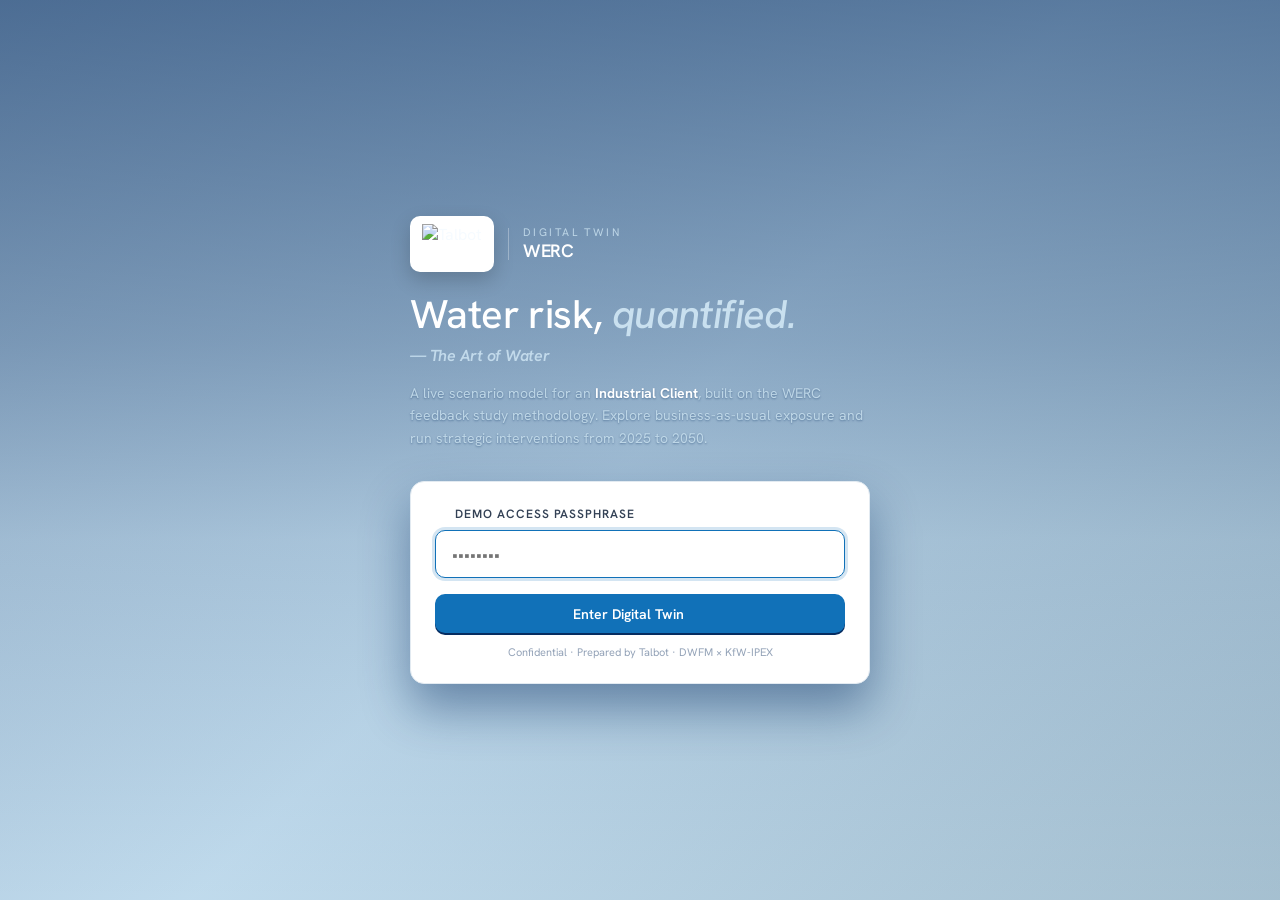
==== commit 00dc17a7: "auto-commit for 9967d89e-7f3d-43ce-8b34-0580a9db2af1" ====
--- a/frontend/public/standalone.html
+++ b/frontend/public/standalone.html
@@ -81,22 +81,20 @@
 @media (max-width:560px){ .grid-2,.grid-3,.grid-4,.grid-5{grid-template-columns:1fr} }
 
 .hero-gradient{
-    background-color:#062C60;
+    background-color:#C9E0EF;
     color:#F6FBFF; position:relative; overflow:hidden;
 }
 .hero-gradient .water-bg{
-    position:absolute; inset:-30px;
-    background-image:url('/water-bg.png');
+    position:absolute; inset:0;
+    background-image:url('/water-bg.jpg');
     background-size:cover; background-position:center; background-repeat:no-repeat;
-    filter:blur(14px) brightness(.85) saturate(1.1);
-    transform:scale(1.08); z-index:0;
+    z-index:0;
 }
 .hero-gradient::after{
     content:""; position:absolute; inset:0; pointer-events:none; z-index:1;
     background:
-        radial-gradient(ellipse 70% 70% at 50% 50%,rgba(6,44,96,.45) 0%,rgba(6,44,96,.20) 50%,transparent 85%),
-        linear-gradient(135deg,rgba(6,44,96,.40) 0%,rgba(17,113,184,.10) 50%,rgba(22,63,86,.40) 100%),
-        linear-gradient(180deg,rgba(6,44,96,.20) 0%,transparent 30%,transparent 70%,rgba(6,44,96,.30) 100%);
+        linear-gradient(180deg,rgba(6,44,96,.55) 0%,rgba(6,44,96,.30) 38%,rgba(6,44,96,.10) 60%,transparent 100%),
+        linear-gradient(135deg,rgba(6,44,96,.20) 0%,rgba(17,113,184,.05) 50%,rgba(22,63,86,.20) 100%);
 }
 .hero-gradient > *:not(.water-bg){ position:relative; z-index:2; }
 
